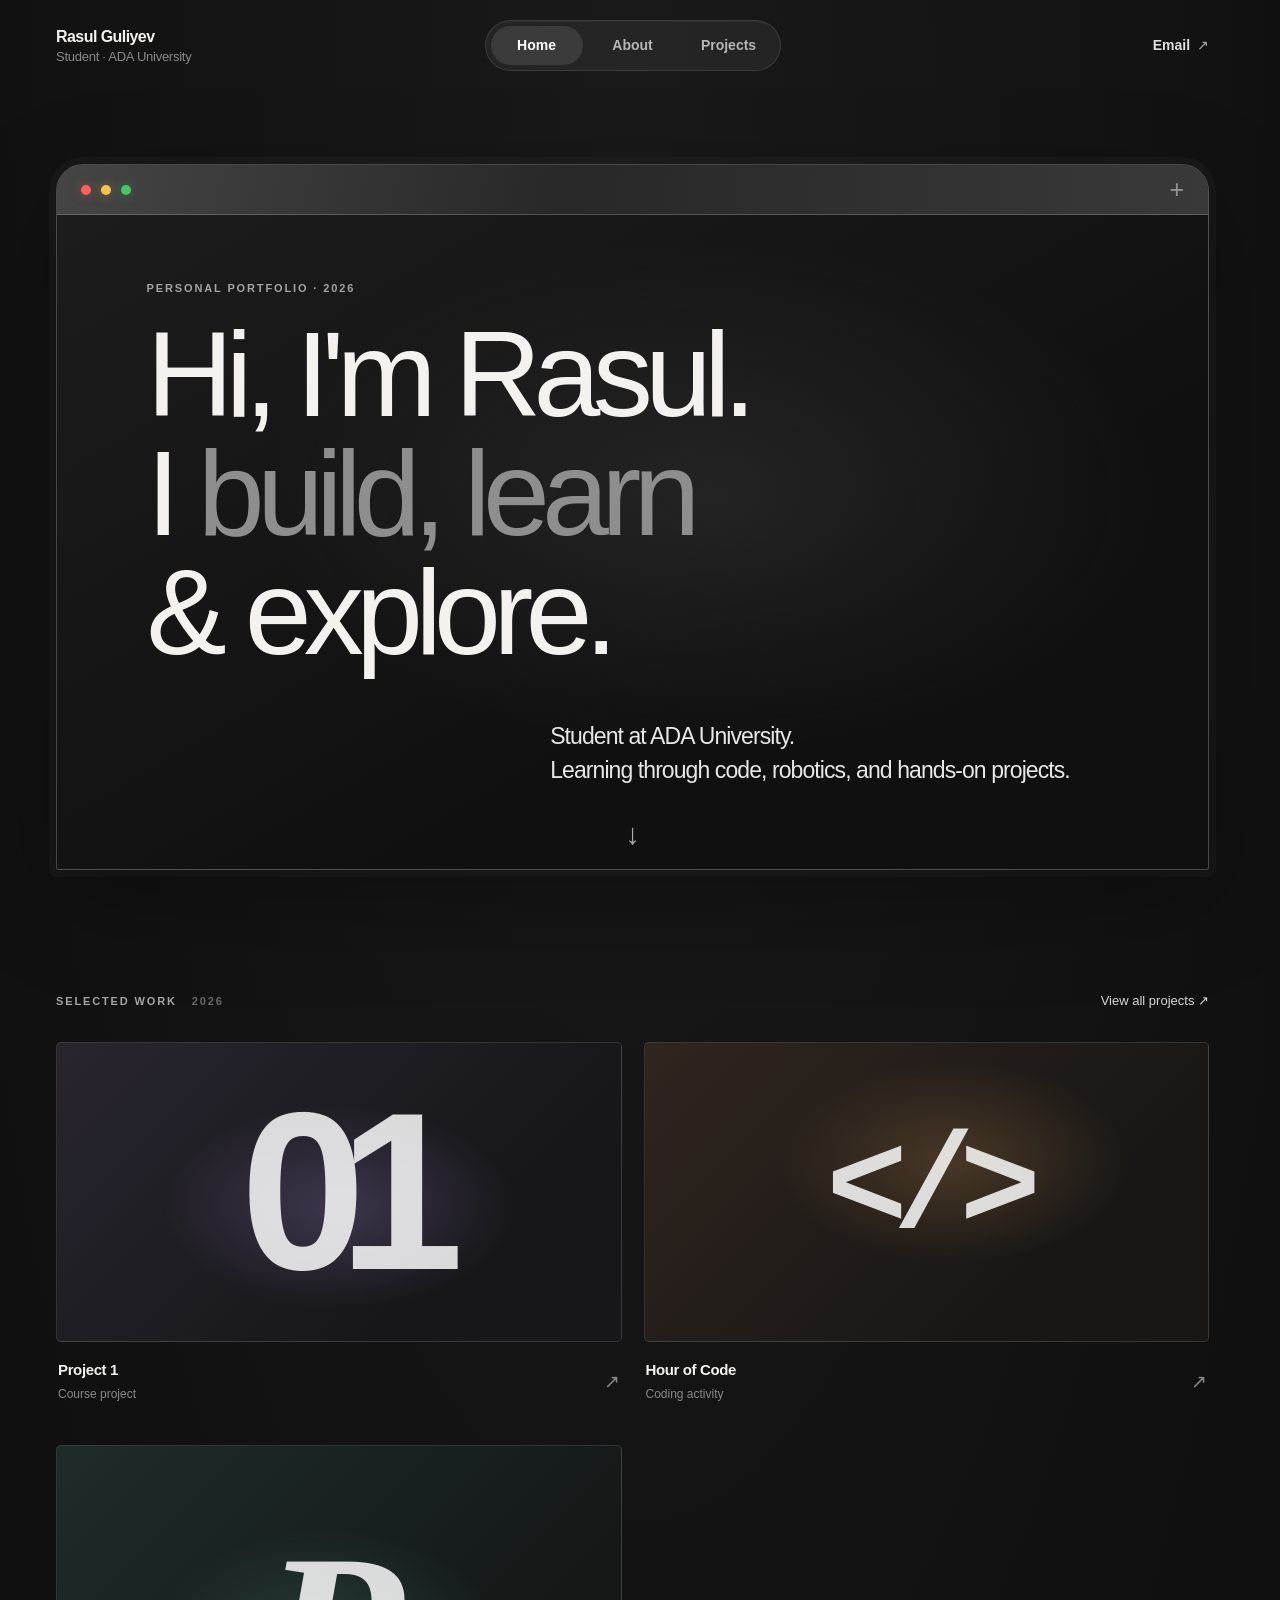
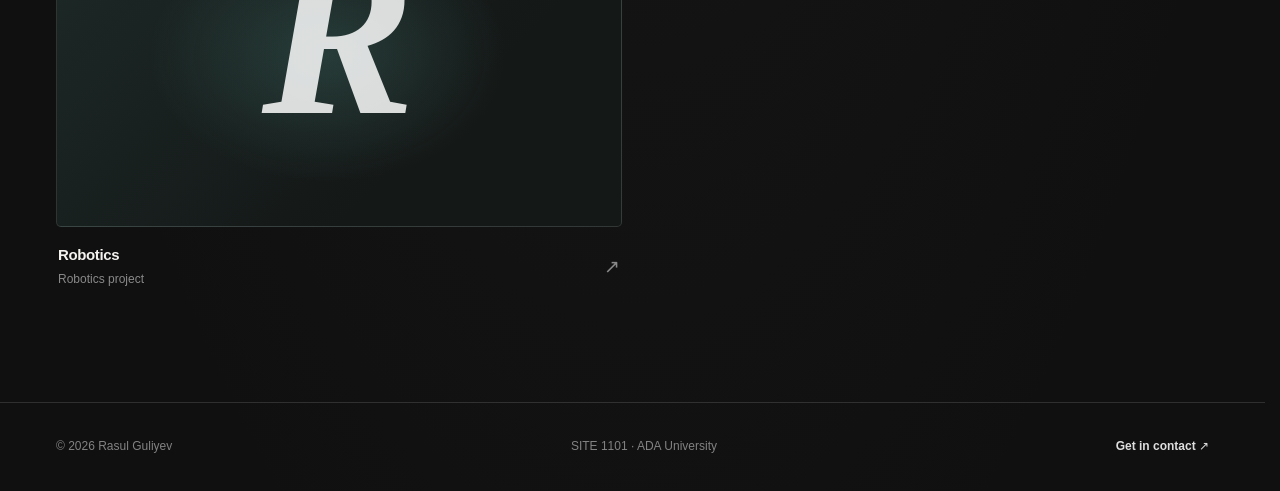
==== index.html @ 1887ef72 "first commit" ====
<!DOCTYPE html>
<html lang="en">
<head>
  <meta charset="UTF-8">
  <meta name="viewport" content="width=device-width, initial-scale=1.0">
  <title>Rasul Guliyev | Home</title>
  <link rel="stylesheet" href="style.css">
  <script src="script.js" defer></script>
</head>
<body class="home-page">

  <header class="site-header">
    <a class="brand" href="index.html">
      <span class="brand-name">Rasul Guliyev</span>
      <span class="brand-role">Student · ADA University</span>
    </a>
    <nav class="site-nav" aria-label="Main navigation">
      <span class="nav-pill" aria-hidden="true"></span>
      <a class="nav-link active" href="index.html#intro" aria-current="page">Home</a>
      <a class="nav-link" href="about.html#about-intro">About</a>
      <a class="nav-link" href="projects.html#projects-intro">Projects</a>
    </nav>
    <div class="header-links">
      <a class="github-link" href="https://github.com/Raasull/rguliyev" aria-label="GitHub repository" target="_blank" rel="noopener noreferrer">
        <img src="images/github.png" alt="">
      </a>
      <a class="email-link" href="mailto:guliyevrasul77@gmail.com">Email <span aria-hidden="true">↗</span></a>
    </div>
  </header>

  <main class="page-shell home-shell">
    <section id="intro" class="hero-window" data-reveal>
      <div class="window-bar" aria-hidden="true">
        <span class="window-dot dot-red"></span>
        <span class="window-dot dot-yellow"></span>
        <span class="window-dot dot-green"></span>
        <span class="window-mark">+</span>
      </div>
      <div class="hero-content">
        <div class="hero-title-wrap">
          <p class="eyebrow">Personal portfolio · 2026</p>
          <h1>Hi, I'm Rasul.<br>I <span>build, learn</span><br>&amp; explore.</h1>
        </div>
        <p class="hero-summary">Student at ADA University.<br>Learning through code, robotics, and hands-on projects.</p>
      </div>
      <a class="scroll-cue" href="#work" aria-label="Scroll to selected work">↓</a>
    </section>

    <section id="work" class="work-section" data-reveal>
      <div class="section-heading">
        <p class="eyebrow">Selected work <span>2026</span></p>
        <a class="text-link" href="projects.html">View all projects <span aria-hidden="true">↗</span></a>
      </div>
      <div class="work-list">
        <a class="work-card work-one" href="projects.html#project-one" data-reveal>
          <span class="work-image" aria-hidden="true"><span class="work-art art-one">01</span></span>
          <span class="work-caption"><span><strong>Project 1</strong><small>Course project</small></span><span class="work-arrow" aria-hidden="true">↗</span></span>
        </a>
        <a class="work-card work-two" href="projects.html#hour-of-code" data-reveal>
          <span class="work-image" aria-hidden="true"><span class="work-art art-two">&lt;/&gt;</span></span>
          <span class="work-caption"><span><strong>Hour of Code</strong><small>Coding activity</small></span><span class="work-arrow" aria-hidden="true">↗</span></span>
        </a>
        <a class="work-card work-three" href="projects.html#robotics" data-reveal>
          <span class="work-image" aria-hidden="true"><span class="work-art art-three">R</span></span>
          <span class="work-caption"><span><strong>Robotics</strong><small>Robotics project</small></span><span class="work-arrow" aria-hidden="true">↗</span></span>
        </a>
      </div>
    </section>
  </main>

  <footer class="site-footer">
    <div class="footer-inner">
      <span>&copy; 2026 Rasul Guliyev</span>
      <span>SITE 1101 · ADA University</span>
      <a class="contact-link" href="mailto:guliyevrasul77@gmail.com">Get in contact ↗</a>
    </div>
  </footer>

</body>
</html>
---- style.css ----
:root {
  color-scheme: dark;
  --background: #101010;
  --surface: #151515;
  --surface-raised: #1b1b1b;
  --text: #f3f2ef;
  --muted: #898989;
  --line: rgba(255, 255, 255, 0.13);
  --accent: #c8a9ff;
  --page-width: 1440px;
}

* {
  box-sizing: border-box;
}

html {
  scroll-behavior: smooth;
  scroll-padding-top: 92px;
}

html,
body {
  scrollbar-gutter: stable;
}

html {
  overflow-x: hidden;
}

body {
  overflow-x: clip;
  min-width: 320px;
  margin: 0;
  background:
    radial-gradient(ellipse at 50% 5%, rgba(87, 87, 87, 0.13), transparent 46rem),
    var(--background);
  color: var(--text);
  font-family: Arial, Helvetica, sans-serif;
  font-size: 15px;
  line-height: 1.65;
  -webkit-font-smoothing: antialiased;
}

a,
button,
.nav-link {
  outline: none;
  -webkit-tap-highlight-color: transparent;
}

a {
  color: inherit;
}

.site-header {
  position: sticky;
  top: 0;
  z-index: 20;
  width: 100%;
  min-height: 92px;
  display: grid;
  grid-template-columns: 1fr auto 1fr;
  align-items: center;
  gap: 32px;
  padding-inline: max(56px, calc((100% - var(--page-width)) / 2));
  border-bottom: 1px solid transparent;
  background: transparent;
  backdrop-filter: blur(0);
  transition: background-color 240ms ease, border-color 240ms ease, box-shadow 240ms ease, backdrop-filter 240ms ease;
}

.site-header.is-scrolled {
  border-bottom-color: var(--line);
  background: rgba(16, 16, 16, 0.82);
  backdrop-filter: blur(16px);
  box-shadow: 0 8px 24px rgba(0, 0, 0, 0.12);
}

.brand {
  width: fit-content;
  display: grid;
  color: var(--text);
  line-height: 1.35;
  text-decoration: none;
}

.brand-name {
  font-size: 16px;
  font-weight: 650;
  letter-spacing: -0.035em;
}

.brand-role {
  color: var(--muted);
  font-size: 13px;
  letter-spacing: -0.02em;
}

.site-nav {
  position: relative;
  display: flex;
  align-items: center;
  gap: 4px;
  padding: 5px;
  border: 1px solid rgba(255, 255, 255, 0.1);
  border-radius: 999px;
  background: rgba(255, 255, 255, 0.055);
  box-shadow: inset 0 1px 0 rgba(255, 255, 255, 0.045);
}

.nav-pill {
  position: absolute;
  z-index: 1;
  top: 5px;
  left: 0;
  bottom: 5px;
  width: 0;
  border-radius: 999px;
  background: rgba(255, 255, 255, 0.1);
  opacity: 0;
  pointer-events: none;
  transform: translateX(0);
  transition: transform 0.3s ease, width 0.3s ease, opacity 0.2s ease;
}

.site-nav.is-ready .nav-pill {
  opacity: 1;
}

.site-nav .nav-link {
  position: relative;
  z-index: 2;
  min-width: 92px;
  padding: 8px 18px;
  border-radius: 999px;
  outline: none;
  background: transparent;
  color: #b6b6b6;
  font-size: 14px;
  font-weight: 600;
  text-align: center;
  text-decoration: none;
  transition: color 0.3s ease;
}

.site-nav .nav-link::after {
  position: absolute;
  right: 50%;
  bottom: 5px;
  left: 50%;
  height: 1px;
  background: var(--accent);
  content: "";
  opacity: 0;
  transform: translateX(-50%) scaleX(0);
  transform-origin: center;
  transition: opacity 180ms ease, transform 180ms ease;
}

.site-nav .nav-link:hover,
.site-nav .nav-link:focus,
.site-nav .nav-link.active,
.site-nav .nav-link[aria-current="page"] {
  color: #fff;
}

.site-nav .nav-link:hover::after,
.site-nav .nav-link:focus-visible::after,
.site-nav .nav-link.active::after,
.site-nav .nav-link[aria-current="page"]::after {
  opacity: 1;
  transform: translateX(-50%) scaleX(1);
}

.header-links {
  display: flex;
  align-items: center;
  justify-content: flex-end;
  gap: 16px;
}

.header-links a,
.footer-inner a {
  position: relative;
  color: #dedede;
  font-size: 14px;
  font-weight: 550;
  text-decoration: none;
  transition: color 0.3s ease;
}

.header-links a:hover,
.footer-inner a:hover {
  color: #fff;
}

.header-links .email-link::after,
.footer-inner .contact-link::after {
  position: absolute;
  right: 0;
  bottom: -3px;
  left: 0;
  height: 1px;
  background: currentColor;
  content: "";
  transform: scaleX(0);
  transform-origin: left;
  transition: transform 0.3s ease;
}

.header-links .email-link:hover::after,
.footer-inner .contact-link:hover::after {
  transform: scaleX(1);
}

.header-links a span {
  display: inline-block;
  margin-left: 3px;
  color: #aaa;
}

.header-links .github-link {
  width: 24px;
  height: 24px;
  flex: 0 0 24px;
  display: flex;
  align-items: center;
  justify-content: center;
  border: 0;
  border-radius: 0;
  outline: none;
  background: transparent;
  box-shadow: none;
  color: #dedede;
  padding: 0;
}

.github-link img {
  display: block;
  width: 24px;
  height: auto;
  object-fit: contain;
  filter: brightness(0) invert(1);
  opacity: 0.78;
  transition: opacity 0.3s ease;
}

.github-link:hover img {
  opacity: 1;
}

.page-shell {
  width: min(var(--page-width), calc(100% - 112px));
  margin: 0 auto;
}

.home-shell {
  padding-top: 72px;
}

.hero-window {
  position: relative;
  min-height: min(670px, calc(100vh - 190px));
  overflow: hidden;
  border: 1px solid rgba(255, 255, 255, 0.23);
  border-radius: 27px 27px 3px 3px;
  background:
    radial-gradient(ellipse at 57% 47%, rgba(80, 80, 80, 0.27), transparent 48%),
    linear-gradient(150deg, #1d1d1d, #101010 66%);
  box-shadow:
    0 0 0 7px rgba(255, 255, 255, 0.025),
    0 30px 100px rgba(0, 0, 0, 0.3),
    inset 0 1px 0 rgba(255, 255, 255, 0.08);
}

.window-bar {
  height: 50px;
  display: flex;
  align-items: center;
  gap: 10px;
  padding: 0 24px;
  border-bottom: 1px solid rgba(255, 255, 255, 0.2);
  background: linear-gradient(100deg, #454545, #282828 44%, #393939);
}

.window-dot {
  width: 10px;
  height: 10px;
  border-radius: 50%;
  box-shadow: 0 0 12px currentColor;
}

.dot-red {
  background: #fa625b;
  color: rgba(250, 98, 91, 0.4);
}

.dot-yellow {
  background: #f5c34e;
  color: rgba(245, 195, 78, 0.4);
}

.dot-green {
  background: #48c567;
  color: rgba(72, 197, 103, 0.4);
}

.window-mark {
  margin-left: auto;
  color: rgba(255, 255, 255, 0.47);
  font-size: 25px;
  font-weight: 200;
  line-height: 1;
}

.hero-content {
  min-height: 530px;
  display: flex;
  flex-direction: column;
  justify-content: center;
  padding: 64px clamp(36px, 7vw, 92px) 82px;
}

.eyebrow {
  margin: 0 0 18px;
  color: #a4a4a4;
  font-size: 11px;
  font-weight: 650;
  letter-spacing: 0.17em;
  text-transform: uppercase;
}

.hero-title-wrap {
  max-width: 1040px;
}

h1,
h2,
p {
  margin-top: 0;
}

h1,
h2 {
  letter-spacing: -0.065em;
}

.hero-content h1 {
  margin-bottom: 48px;
  font-size: clamp(58px, 9.4vw, 132px);
  font-weight: 500;
  line-height: 0.99;
}

.hero-content h1 span,
.muted-title {
  color: #8e8e8e;
}

.hero-summary {
  align-self: flex-end;
  margin: 0 5% 0 0;
  color: #e7e7e7;
  font-size: clamp(16px, 2vw, 23px);
  font-weight: 520;
  letter-spacing: -0.04em;
  line-height: 1.45;
}

.scroll-cue {
  position: absolute;
  bottom: 20px;
  left: 50%;
  color: #aaa;
  font-size: 29px;
  line-height: 1;
  text-decoration: none;
  transform: translateX(-50%);
  transition: color 160ms ease, transform 160ms ease;
}

.scroll-cue:hover {
  color: #fff;
  transform: translate(-50%, 3px);
}

.work-section {
  padding: 120px 0 112px;
}

.section-heading {
  display: flex;
  align-items: baseline;
  justify-content: space-between;
  gap: 20px;
  margin-bottom: 30px;
}

.section-heading .eyebrow {
  margin: 0;
}

.section-heading .eyebrow span {
  margin-left: 10px;
  color: #686868;
}

.text-link {
  color: #d7d7d7;
  font-size: 13px;
  text-decoration: none;
  transition: color 180ms ease, transform 180ms ease;
}

.text-link:hover {
  color: var(--accent);
  transform: translateY(-1px);
}

.work-list {
  display: grid;
  grid-template-columns: repeat(2, minmax(0, 1fr));
  gap: 40px 22px;
}

.work-card {
  min-width: 0;
  color: var(--text);
  text-decoration: none;
  transition: transform 240ms cubic-bezier(0.2, 0.7, 0.2, 1);
}

.work-card:hover,
.work-card:focus-visible {
  transform: translate3d(0, -4px, 0);
}

.work-image {
  min-height: 300px;
  display: grid;
  overflow: hidden;
  place-items: center;
  border: 1px solid rgba(255, 255, 255, 0.12);
  border-radius: 5px;
  transition: border-color 220ms ease;
}

.work-card:hover .work-image,
.work-card:focus-visible .work-image {
  border-color: rgba(255, 255, 255, 0.34);
}

.work-one .work-image {
  background:
    radial-gradient(ellipse at 50% 55%, rgba(198, 161, 255, 0.2), transparent 44%),
    linear-gradient(135deg, #28252f, #17171a 70%);
}

.work-two .work-image {
  background:
    radial-gradient(ellipse at 55% 40%, rgba(255, 182, 105, 0.18), transparent 40%),
    linear-gradient(135deg, #30251f, #191715 70%);
}

.work-three .work-image {
  background:
    radial-gradient(ellipse at 48% 55%, rgba(112, 201, 188, 0.18), transparent 43%),
    linear-gradient(135deg, #1e2c2a, #141817 70%);
}

.work-art {
  color: rgba(255, 255, 255, 0.84);
  font-weight: 700;
  transition: transform 300ms ease;
}

.work-card:hover .work-art,
.work-card:focus-visible .work-art {
  transform: scale(1.05);
}

.art-one {
  font-size: clamp(100px, 18vw, 225px);
  letter-spacing: -0.12em;
  line-height: 1;
}

.art-two {
  font-family: "Courier New", monospace;
  font-size: clamp(68px, 11vw, 136px);
  letter-spacing: -0.11em;
}

.art-three {
  font-family: Georgia, "Times New Roman", serif;
  font-size: clamp(110px, 19vw, 230px);
  font-style: italic;
}

.work-caption {
  display: flex;
  align-items: center;
  justify-content: space-between;
  gap: 16px;
  padding: 16px 2px 0;
}

.work-caption > span:first-child {
  display: grid;
  gap: 3px;
}

.work-caption strong {
  font-size: 15px;
  font-weight: 550;
  letter-spacing: -0.025em;
}

.work-caption small {
  color: var(--muted);
  font-size: 12px;
}

.work-arrow {
  color: #888;
  font-size: 19px;
  transition: color 160ms ease, transform 160ms ease;
}

.work-card:hover .work-arrow,
.work-card:focus-visible .work-arrow {
  color: #fff;
  transform: translate(2px, -2px);
}

.site-footer {
  border-top: 1px solid var(--line);
}

.footer-inner {
  width: min(var(--page-width), calc(100% - 112px));
  min-height: 88px;
  display: flex;
  align-items: center;
  justify-content: space-between;
  gap: 20px;
  margin: 0 auto;
  color: #828282;
  font-size: 12px;
}

.footer-inner a {
  font-size: 12px;
}

.projects-shell,
.info-shell {
  padding-top: clamp(80px, 12vh, 150px);
  padding-bottom: 125px;
}

.page-heading {
  max-width: 950px;
  margin-bottom: 88px;
}

.page-heading h1 {
  margin: 0 0 22px;
  font-size: clamp(64px, 10vw, 132px);
  font-weight: 500;
  line-height: 0.98;
}

.page-heading > p:last-child {
  max-width: 540px;
  margin: 0;
  color: #aaa;
  font-size: 17px;
}

.project-list {
  display: grid;
  gap: 0;
}

.project-row {
  display: grid;
  grid-template-columns: minmax(0, 1.1fr) minmax(280px, 0.9fr);
  align-items: center;
  gap: clamp(40px, 8vw, 120px);
  padding: 34px 0;
  border-top: 1px solid var(--line);
  scroll-margin-top: 30px;
}

.project-row:last-child {
  border-bottom: 1px solid var(--line);
}

.project-visual {
  position: relative;
  min-height: clamp(250px, 37vw, 430px);
  display: flex;
  align-items: center;
  justify-content: center;
  overflow: hidden;
  border: 1px solid rgba(255, 255, 255, 0.11);
  transition: transform 240ms ease, border-color 240ms ease, box-shadow 240ms ease;
}

.project-row:hover .project-visual {
  transform: translate3d(0, -3px, 0);
  border-color: rgba(255, 255, 255, 0.24);
  box-shadow: 0 16px 40px rgba(0, 0, 0, 0.18);
}

.visual-one {
  background:
    radial-gradient(ellipse at 50% 45%, rgba(180, 145, 255, 0.24), transparent 44%),
    linear-gradient(145deg, #29262f, #171719 70%);
}

.visual-two {
  background:
    radial-gradient(ellipse at 54% 40%, rgba(255, 170, 91, 0.2), transparent 43%),
    linear-gradient(145deg, #30251f, #171615 70%);
}

.visual-three {
  background:
    radial-gradient(ellipse at 52% 46%, rgba(108, 200, 185, 0.2), transparent 43%),
    linear-gradient(145deg, #1f2c29, #151817 70%);
}

.visual-label,
.visual-caption {
  position: absolute;
  left: 20px;
  color: rgba(255, 255, 255, 0.58);
  font-size: 10px;
  letter-spacing: 0.14em;
  text-transform: uppercase;
}

.visual-label {
  top: 18px;
}

.visual-caption {
  bottom: 16px;
  font-size: 9px;
  letter-spacing: 0.09em;
}

.visual-mark {
  color: rgba(255, 255, 255, 0.83);
  font-size: clamp(110px, 17vw, 220px);
  font-weight: 650;
  letter-spacing: -0.12em;
  line-height: 1;
}

.code-mark {
  font-family: "Courier New", monospace;
  font-size: clamp(72px, 11vw, 145px);
  letter-spacing: -0.12em;
}

.robot-mark {
  font-family: Georgia, "Times New Roman", serif;
  font-size: clamp(130px, 20vw, 245px);
  font-style: italic;
}

.project-copy .eyebrow {
  margin-bottom: 19px;
}

.project-copy h2 {
  margin: 0 0 17px;
  font-size: clamp(32px, 4vw, 52px);
  font-weight: 500;
  line-height: 1.08;
}

.project-copy > p:not(.eyebrow) {
  min-height: 48px;
  margin: 0;
  color: #a4a4a4;
  font-size: 15px;
}

.project-meta {
  display: inline-block;
  margin-top: 24px;
  color: #737373;
  font-size: 10px;
  font-weight: 600;
  letter-spacing: 0.12em;
}

.info-shell {
  max-width: 1020px;
}

.info-shell .page-heading {
  margin-bottom: 88px;
}

.info-shell .page-heading h1 {
  font-size: clamp(80px, 12vw, 150px);
}

.heading-period {
  color: var(--accent);
}

.info-shell .page-heading .info-intro {
  max-width: 600px;
  min-height: 28px;
  color: #aaa;
  font-size: 18px;
}

.info-layout {
  display: grid;
  grid-template-columns: minmax(130px, 0.45fr) minmax(0, 1.55fr);
  border-top: 1px solid var(--line);
}

.info-label,
.info-copy {
  padding: 29px 0;
  border-bottom: 1px solid var(--line);
}

.info-label .eyebrow {
  margin: 4px 0 0;
  color: #818181;
  font-size: 10px;
}

.info-copy h2 {
  margin: 0 0 12px;
  font-size: clamp(21px, 3vw, 29px);
  font-weight: 500;
  letter-spacing: -0.045em;
}

.info-copy > p {
  min-height: 26px;
  margin: 0;
  color: #9a9a9a;
  font-size: 14px;
}

.skill-list {
  display: flex;
  flex-wrap: wrap;
  gap: 9px;
  margin: 16px 0 0;
  padding: 0;
  list-style: none;
}

.skill-list li {
  padding: 5px 11px;
  border: 1px solid rgba(255, 255, 255, 0.15);
  border-radius: 999px;
  color: #aaa;
  font-size: 12px;
}

.curiosity-quest {
  margin-top: 104px;
  padding: clamp(24px, 5vw, 48px);
  border: 1px solid var(--line);
  border-radius: 6px;
  background: linear-gradient(145deg, rgba(255, 255, 255, 0.035), transparent 70%);
}

.quest-heading {
  max-width: 590px;
}

.quest-heading h2 {
  margin: 0 0 12px;
  font-size: clamp(27px, 4vw, 40px);
  font-weight: 500;
  line-height: 1.12;
}

.quest-heading > p:last-child {
  margin: 0;
  color: #9a9a9a;
  font-size: 14px;
}

.quest-progress {
  display: grid;
  grid-template-columns: 1fr minmax(100px, 180px);
  align-items: center;
  gap: 20px;
  margin: 30px 0 12px;
}

.quest-progress p {
  margin: 0;
  color: #aaa;
  font-size: 12px;
}

.quest-progress progress {
  width: 100%;
  height: 4px;
  overflow: hidden;
  border: 0;
  border-radius: 999px;
  background: rgba(255, 255, 255, 0.12);
  accent-color: var(--accent);
}

.quest-progress progress::-webkit-progress-bar {
  border-radius: 999px;
  background: rgba(255, 255, 255, 0.12);
}

.quest-progress progress::-webkit-progress-value {
  border-radius: 999px;
  background: var(--accent);
  transition: width 240ms ease;
}

.quest-progress progress::-moz-progress-bar {
  border-radius: 999px;
  background: var(--accent);
}

.quest-item {
  border-top: 1px solid var(--line);
}

.quest-item:last-child {
  border-bottom: 1px solid var(--line);
}

.quest-item summary {
  display: grid;
  grid-template-columns: 42px 1fr 24px;
  align-items: center;
  gap: 10px;
  padding: 16px 0;
  color: #dedede;
  cursor: pointer;
  font-size: 14px;
  font-weight: 550;
  list-style: none;
  transition: color 180ms ease, transform 180ms ease;
}

.quest-item summary:hover {
  color: #fff;
  transform: translate3d(2px, 0, 0);
}

.quest-item summary::-webkit-details-marker {
  display: none;
}

.quest-item summary:focus-visible {
  outline: 2px solid var(--accent);
  outline-offset: 4px;
}

.quest-index {
  color: #777;
  font-size: 11px;
  font-variant-numeric: tabular-nums;
}

.quest-toggle {
  color: var(--accent);
  font-size: 18px;
  text-align: right;
}

.quest-toggle::before {
  content: "+";
}

.quest-item[open] .quest-toggle::before {
  content: "−";
}

.quest-item > p {
  max-width: 560px;
  margin: -3px 42px 17px;
  color: #999;
  font-size: 13px;
}

.quest-complete {
  margin: 18px 0 0;
  color: var(--accent);
  font-size: 13px;
}

[data-reveal] {
  opacity: 1;
  transform: none;
}

.reveal-ready [data-reveal]:not(.is-visible) {
  opacity: 0;
  transform: translateY(-20px);
}

.reveal-ready [data-reveal] {
  transition:
    opacity 0.8s cubic-bezier(0.25, 0.46, 0.45, 0.94) var(--reveal-delay, 0ms),
    transform 0.8s cubic-bezier(0.25, 0.46, 0.45, 0.94) var(--reveal-delay, 0ms);
}

.reveal-ready [data-reveal].is-visible {
  opacity: 1;
  transform: translateY(0);
}

@media (min-width: 1600px) {
  .hero-content h1 {
    font-size: 138px;
  }
}

@media (max-width: 760px) {
  html {
    scroll-padding-top: 130px;
  }

  .page-shell,
  .footer-inner {
    width: calc(100% - 48px);
  }

  .site-header {
    grid-template-columns: 1fr auto;
    gap: 18px;
    padding: 18px 24px;
  }

  .site-nav {
    grid-column: 2;
    grid-row: 1;
  }

  .header-links {
    grid-column: 1 / -1;
    justify-content: flex-start;
    gap: 20px;
  }

  .home-shell {
    padding-top: 34px;
  }

  .hero-window {
    min-height: 570px;
  }

  .hero-content {
    min-height: 510px;
    padding: 48px 36px 68px;
  }

  .hero-content h1 {
    font-size: clamp(58px, 11vw, 86px);
  }

  .work-section {
    padding: 90px 0 80px;
  }

  .work-list {
    gap: 30px 16px;
  }

  .work-image {
    min-height: 230px;
  }

  .project-row {
    grid-template-columns: minmax(0, 1fr) minmax(220px, 0.85fr);
    gap: 32px;
  }

  .project-visual {
    min-height: 260px;
  }
}

@media (max-width: 540px) {
  html {
    scroll-padding-top: 180px;
  }

  .page-shell,
  .footer-inner {
    width: calc(100% - 36px);
  }

  .site-header {
    grid-template-columns: 1fr;
    gap: 15px;
    padding: 18px;
  }

  .brand {
    grid-row: 1;
  }

  .site-nav {
    grid-column: 1;
    grid-row: 2;
    justify-self: start;
  }

  .header-links {
    grid-column: 1;
    grid-row: 3;
    font-size: 13px;
  }

  .site-nav .nav-link {
    min-width: 76px;
    padding: 7px 12px;
  }

  .home-shell {
    padding-top: 28px;
  }

  .hero-window {
    min-height: 510px;
    border-radius: 19px 19px 3px 3px;
  }

  .window-bar {
    height: 42px;
    gap: 8px;
    padding: 0 16px;
  }

  .window-dot {
    width: 8px;
    height: 8px;
  }

  .hero-content {
    min-height: 450px;
    padding: 42px 22px 65px;
  }

  .hero-content h1 {
    margin-bottom: 40px;
    font-size: clamp(52px, 13vw, 70px);
  }

  .hero-summary {
    align-self: flex-start;
    margin: 0;
    font-size: 16px;
  }

  .work-section {
    padding: 76px 0 64px;
  }

  .section-heading {
    align-items: flex-start;
    flex-direction: column;
    gap: 11px;
  }

  .work-list {
    grid-template-columns: 1fr;
    gap: 27px;
  }

  .work-image {
    min-height: 255px;
  }

  .art-one {
    font-size: 190px;
  }

  .art-two {
    font-size: 112px;
  }

  .art-three {
    font-size: 195px;
  }

  .footer-inner {
    align-items: flex-start;
    flex-direction: column;
    justify-content: center;
    gap: 6px;
    padding: 22px 0;
  }

  .projects-shell,
  .info-shell {
    padding-top: 72px;
    padding-bottom: 76px;
  }

  .page-heading {
    margin-bottom: 58px;
  }

  .page-heading h1 {
    font-size: clamp(54px, 14vw, 76px);
  }

  .page-heading > p:last-child {
    font-size: 15px;
  }

  .project-row {
    grid-template-columns: 1fr;
    gap: 24px;
    padding: 25px 0;
  }

  .project-visual {
    min-height: 280px;
  }

  .visual-mark {
    font-size: 170px;
  }

  .code-mark {
    font-size: 105px;
  }

  .robot-mark {
    font-size: 190px;
  }

  .project-copy h2 {
    font-size: 38px;
  }

  .project-meta {
    margin-top: 18px;
  }

  .info-shell .page-heading {
    margin-bottom: 58px;
  }

  .info-shell .page-heading h1 {
    font-size: 88px;
  }

  .info-shell .page-heading .info-intro {
    font-size: 15px;
  }

  .info-layout {
    grid-template-columns: 1fr;
  }

  .info-label {
    padding: 25px 0 0;
    border-bottom: 0;
  }

  .info-copy {
    padding: 9px 0 26px;
  }

  .curiosity-quest {
    margin-top: 72px;
    padding: 24px 20px;
  }

  .quest-progress {
    grid-template-columns: 1fr;
    gap: 9px;
    margin-top: 24px;
  }

  .quest-item summary {
    grid-template-columns: 34px 1fr 20px;
  }

  .quest-item > p {
    margin-left: 34px;
  }
}

@media (prefers-reduced-motion: reduce) {
  html {
    scroll-behavior: auto;
  }

  *,
  *::before,
  *::after {
    transition-duration: 0.01ms !important;
  }
}
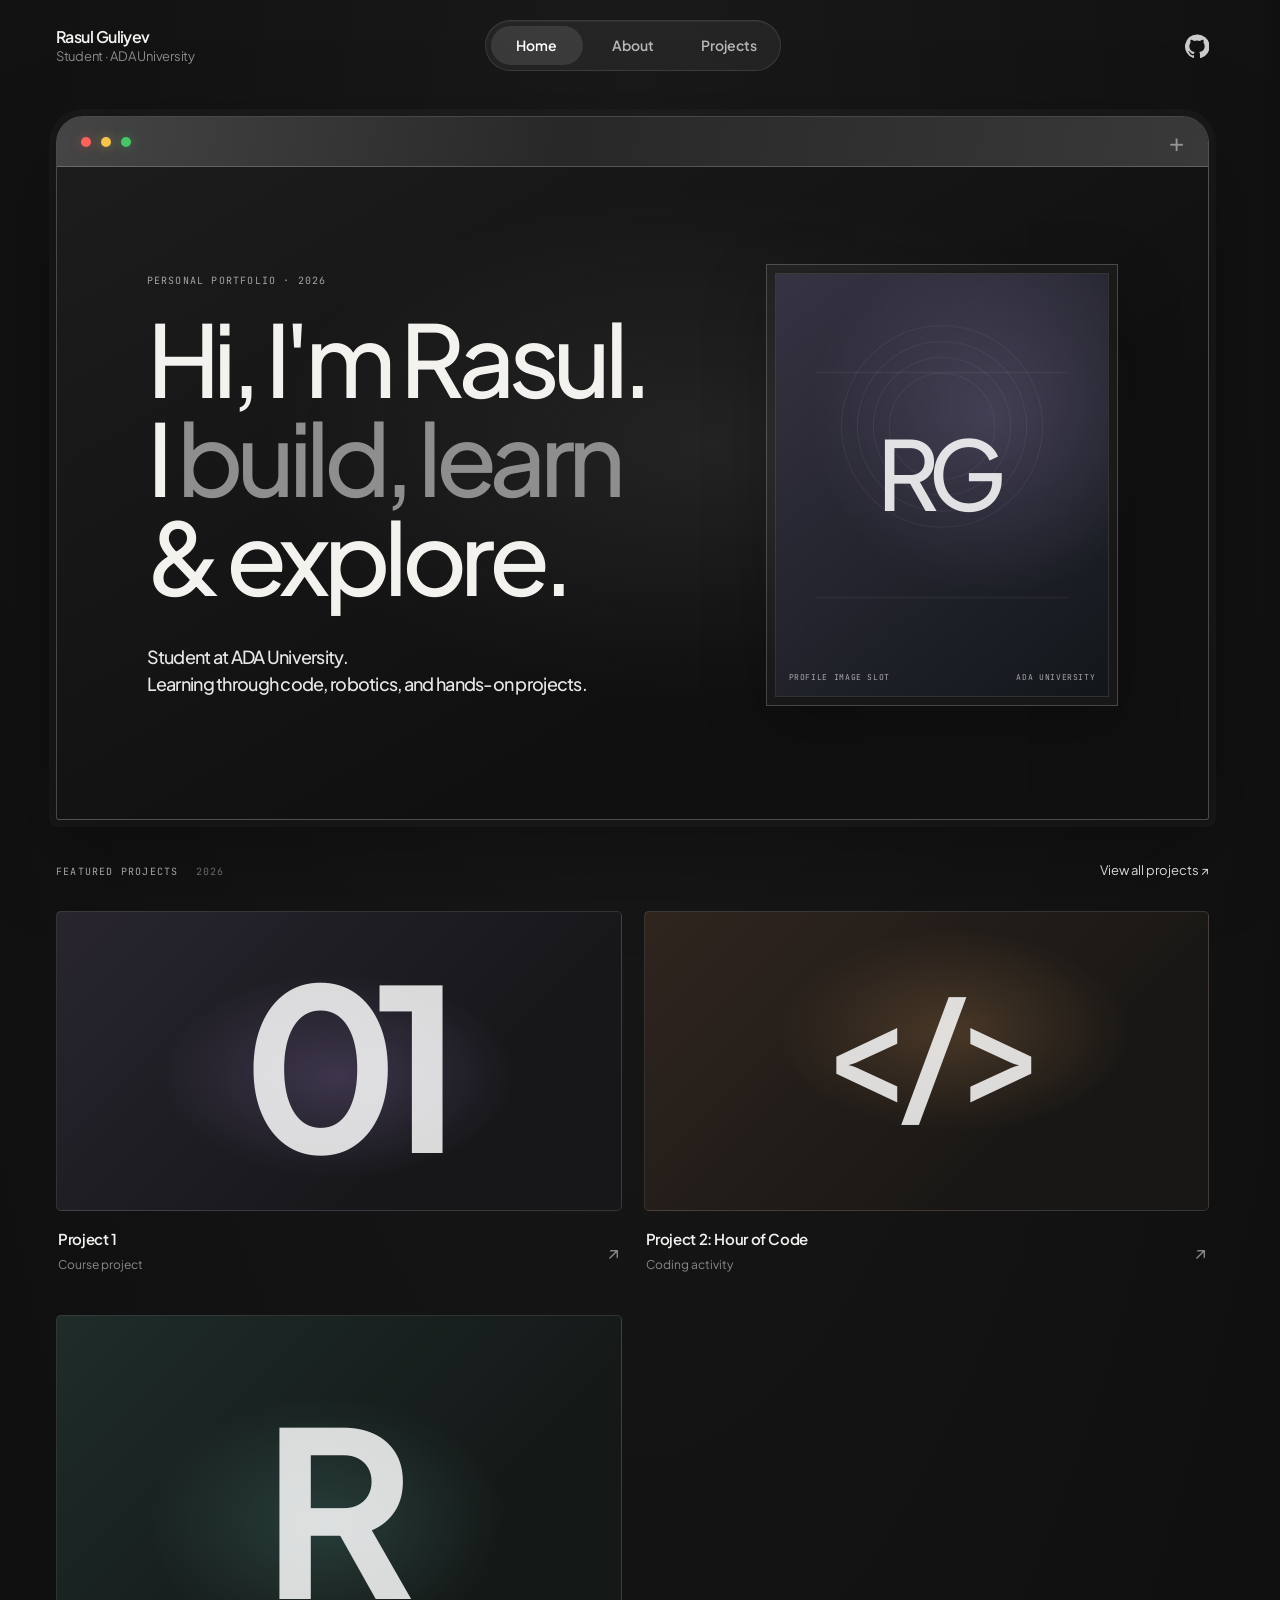
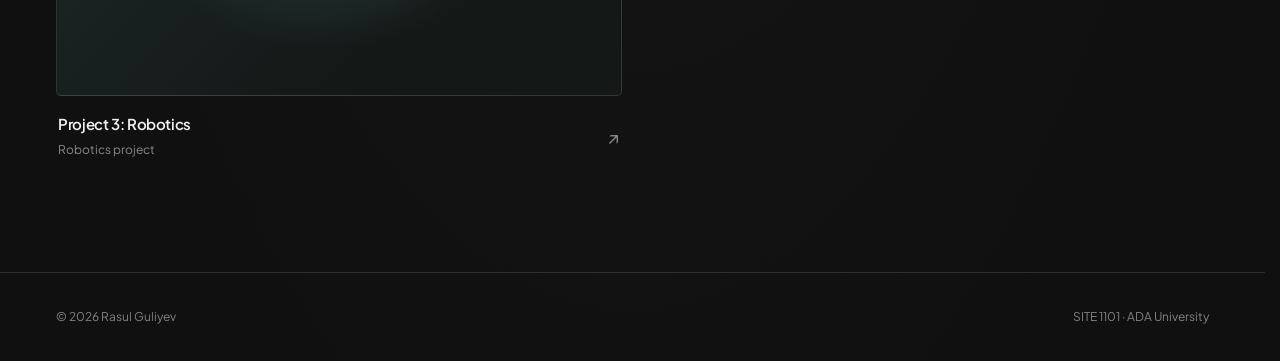
==== commit 4b95c592: "made sopme changes in style, fonts and etc." ====
--- a/index.html
+++ b/index.html
@@ -4,8 +4,11 @@
   <meta charset="UTF-8">
   <meta name="viewport" content="width=device-width, initial-scale=1.0">
   <title>Rasul Guliyev | Home</title>
-  <link rel="stylesheet" href="style.css">
-  <script src="script.js" defer></script>
+  <link rel="preconnect" href="https://fonts.googleapis.com">
+  <link rel="preconnect" href="https://fonts.gstatic.com" crossorigin>
+  <link href="https://fonts.googleapis.com/css2?family=JetBrains+Mono:wght@400;500&family=Plus+Jakarta+Sans:wght@400;500;600;700&display=swap" rel="stylesheet">
+  <link rel="stylesheet" href="css/style.css">
+  <script src="js/script.js" defer></script>
 </head>
 <body class="home-page">
 
@@ -22,9 +25,8 @@
     </nav>
     <div class="header-links">
       <a class="github-link" href="https://github.com/Raasull/rguliyev" aria-label="GitHub repository" target="_blank" rel="noopener noreferrer">
-        <img src="images/github.png" alt="">
+        <img src="assets/images/github.svg" alt="">
       </a>
-      <a class="email-link" href="mailto:guliyevrasul77@gmail.com">Email <span aria-hidden="true">↗</span></a>
     </div>
   </header>
 
@@ -37,32 +39,38 @@
         <span class="window-mark">+</span>
       </div>
       <div class="hero-content">
-        <div class="hero-title-wrap">
-          <p class="eyebrow">Personal portfolio · 2026</p>
-          <h1>Hi, I'm Rasul.<br>I <span>build, learn</span><br>&amp; explore.</h1>
+        <div class="hero-copy">
+          <div class="hero-title-wrap">
+            <p class="eyebrow">Personal portfolio · 2026</p>
+            <h1>Hi, I'm Rasul.<br>I <span>build, learn</span><br>&amp; explore.</h1>
+          </div>
+          <p class="hero-summary">Student at ADA University.<br>Learning through code, robotics, and hands-on projects.</p>
         </div>
-        <p class="hero-summary">Student at ADA University.<br>Learning through code, robotics, and hands-on projects.</p>
+        <figure class="profile-frame" data-reveal>
+          <img class="profile-photo" src="assets/images/profile.jpg" alt="Abstract placeholder artwork for a profile portrait" width="720" height="900">
+          <span class="profile-monogram" aria-hidden="true">RG</span>
+          <figcaption><span>PROFILE IMAGE SLOT</span><span>ADA UNIVERSITY</span></figcaption>
+        </figure>
       </div>
-      <a class="scroll-cue" href="#work" aria-label="Scroll to selected work">↓</a>
     </section>
 
-    <section id="work" class="work-section" data-reveal>
+    <section id="featured-projects" class="work-section" data-reveal>
       <div class="section-heading">
-        <p class="eyebrow">Selected work <span>2026</span></p>
+        <p class="eyebrow">Featured projects <span>2026</span></p>
         <a class="text-link" href="projects.html">View all projects <span aria-hidden="true">↗</span></a>
       </div>
       <div class="work-list">
-        <a class="work-card work-one" href="projects.html#project-one" data-reveal>
+        <a class="work-card work-one" href="project-1.html" data-reveal>
           <span class="work-image" aria-hidden="true"><span class="work-art art-one">01</span></span>
           <span class="work-caption"><span><strong>Project 1</strong><small>Course project</small></span><span class="work-arrow" aria-hidden="true">↗</span></span>
         </a>
-        <a class="work-card work-two" href="projects.html#hour-of-code" data-reveal>
+        <a class="work-card work-two" href="project-2.html" data-reveal>
           <span class="work-image" aria-hidden="true"><span class="work-art art-two">&lt;/&gt;</span></span>
-          <span class="work-caption"><span><strong>Hour of Code</strong><small>Coding activity</small></span><span class="work-arrow" aria-hidden="true">↗</span></span>
+          <span class="work-caption"><span><strong>Project 2: Hour of Code</strong><small>Coding activity</small></span><span class="work-arrow" aria-hidden="true">↗</span></span>
         </a>
-        <a class="work-card work-three" href="projects.html#robotics" data-reveal>
+        <a class="work-card work-three" href="project-3.html" data-reveal>
           <span class="work-image" aria-hidden="true"><span class="work-art art-three">R</span></span>
-          <span class="work-caption"><span><strong>Robotics</strong><small>Robotics project</small></span><span class="work-arrow" aria-hidden="true">↗</span></span>
+          <span class="work-caption"><span><strong>Project 3: Robotics</strong><small>Robotics project</small></span><span class="work-arrow" aria-hidden="true">↗</span></span>
         </a>
       </div>
     </section>
@@ -72,7 +80,6 @@
     <div class="footer-inner">
       <span>&copy; 2026 Rasul Guliyev</span>
       <span>SITE 1101 · ADA University</span>
-      <a class="contact-link" href="mailto:guliyevrasul77@gmail.com">Get in contact ↗</a>
     </div>
   </footer>
 
--- a/css/style.css
+++ b/css/style.css
@@ -0,0 +1,1404 @@
+:root {
+  color-scheme: dark;
+  --background: #101010;
+  --surface: #151515;
+  --surface-raised: #1b1b1b;
+  --text: #f3f2ef;
+  --muted: #898989;
+  --line: rgba(255, 255, 255, 0.13);
+  --accent: #c8a9ff;
+  --page-width: 1440px;
+}
+
+* {
+  box-sizing: border-box;
+}
+
+html {
+  scroll-behavior: smooth;
+  scroll-padding-top: 92px;
+}
+
+html,
+body {
+  scrollbar-gutter: stable;
+}
+
+html {
+  overflow-x: hidden;
+}
+
+body {
+  overflow-x: clip;
+  min-width: 320px;
+  margin: 0;
+  background:
+    radial-gradient(ellipse at 50% 5%, rgba(87, 87, 87, 0.13), transparent 46rem),
+    var(--background);
+  color: var(--text);
+  font-family: "Plus Jakarta Sans", sans-serif;
+  font-size: 14px;
+  line-height: 1.65;
+  -webkit-font-smoothing: antialiased;
+}
+
+a,
+button,
+.nav-link {
+  outline: none;
+  -webkit-tap-highlight-color: transparent;
+}
+
+a {
+  color: inherit;
+}
+
+.site-header {
+  position: sticky;
+  top: 0;
+  z-index: 20;
+  width: 100%;
+  min-height: 92px;
+  display: grid;
+  grid-template-columns: 1fr auto 1fr;
+  align-items: center;
+  gap: 32px;
+  padding-inline: max(56px, calc((100% - var(--page-width)) / 2));
+  border-bottom: 1px solid transparent;
+  background: transparent;
+  backdrop-filter: blur(0);
+  transition: background-color 240ms ease, border-color 240ms ease, box-shadow 240ms ease, backdrop-filter 240ms ease;
+}
+
+.site-header.is-scrolled {
+  border-bottom-color: var(--line);
+  background: rgba(16, 16, 16, 0.82);
+  backdrop-filter: blur(16px);
+  box-shadow: 0 8px 24px rgba(0, 0, 0, 0.12);
+}
+
+.brand {
+  width: fit-content;
+  display: grid;
+  color: var(--text);
+  line-height: 1.35;
+  text-decoration: none;
+}
+
+.brand-name {
+  font-size: 16px;
+  font-weight: 600;
+  letter-spacing: -0.035em;
+}
+
+.brand-role {
+  color: var(--muted);
+  font-size: 13px;
+  letter-spacing: -0.02em;
+}
+
+.site-nav {
+  position: relative;
+  display: flex;
+  align-items: center;
+  gap: 4px;
+  padding: 5px;
+  border: 1px solid rgba(255, 255, 255, 0.1);
+  border-radius: 999px;
+  background: rgba(255, 255, 255, 0.055);
+  box-shadow: inset 0 1px 0 rgba(255, 255, 255, 0.045);
+}
+
+.nav-pill {
+  position: absolute;
+  z-index: 1;
+  top: 5px;
+  left: 0;
+  bottom: 5px;
+  width: 0;
+  border-radius: 999px;
+  background: rgba(255, 255, 255, 0.1);
+  opacity: 0;
+  pointer-events: none;
+  transform: translateX(0);
+  transition: transform 0.3s ease, width 0.3s ease, opacity 0.2s ease;
+}
+
+.site-nav.is-ready .nav-pill {
+  opacity: 1;
+}
+
+.site-nav .nav-link {
+  position: relative;
+  z-index: 2;
+  min-width: 92px;
+  padding: 8px 18px;
+  border-radius: 999px;
+  outline: none;
+  background: transparent;
+  color: #b6b6b6;
+  font-size: 14px;
+  font-weight: 600;
+  text-align: center;
+  text-decoration: none;
+  transition: color 0.3s ease;
+}
+
+.site-nav .nav-link::after {
+  position: absolute;
+  right: 50%;
+  bottom: 5px;
+  left: 50%;
+  height: 1px;
+  background: var(--accent);
+  content: "";
+  opacity: 0;
+  transform: translateX(-50%) scaleX(0);
+  transform-origin: center;
+  transition: opacity 180ms ease, transform 180ms ease;
+}
+
+.site-nav .nav-link:hover,
+.site-nav .nav-link:focus,
+.site-nav .nav-link.active,
+.site-nav .nav-link[aria-current="page"] {
+  color: #fff;
+}
+
+.site-nav .nav-link:hover::after,
+.site-nav .nav-link:focus-visible::after,
+.site-nav .nav-link.active::after,
+.site-nav .nav-link[aria-current="page"]::after {
+  opacity: 1;
+  transform: translateX(-50%) scaleX(1);
+}
+
+.header-links {
+  display: flex;
+  align-items: center;
+  justify-content: flex-end;
+  gap: 16px;
+}
+
+.header-links a {
+  position: relative;
+  color: #dedede;
+  font-size: 14px;
+  font-weight: 500;
+  text-decoration: none;
+  transition: color 0.3s ease;
+}
+
+.header-links a:hover {
+  color: #fff;
+}
+
+.header-links .github-link {
+  width: 24px;
+  height: 24px;
+  flex: 0 0 24px;
+  display: flex;
+  align-items: center;
+  justify-content: center;
+  border: 0;
+  border-radius: 0;
+  outline: none;
+  background: transparent;
+  box-shadow: none;
+  color: #dedede;
+  padding: 0;
+}
+
+.github-link img {
+  display: block;
+  width: 24px;
+  height: 24px;
+  opacity: 0.78;
+  transition: opacity 0.3s ease;
+}
+
+.github-link:hover img {
+  opacity: 1;
+}
+
+.page-shell {
+  width: min(var(--page-width), calc(100% - 112px));
+  margin: 0 auto;
+}
+
+.home-shell {
+  padding-top: 24px;
+}
+
+.hero-window {
+  position: relative;
+  min-height: min(78vh, 760px);
+  overflow: hidden;
+  border: 1px solid rgba(255, 255, 255, 0.23);
+  border-radius: 27px 27px 3px 3px;
+  background:
+    radial-gradient(ellipse at 57% 47%, rgba(80, 80, 80, 0.27), transparent 48%),
+    linear-gradient(150deg, #1d1d1d, #101010 66%);
+  box-shadow:
+    0 0 0 7px rgba(255, 255, 255, 0.025),
+    0 30px 100px rgba(0, 0, 0, 0.3),
+    inset 0 1px 0 rgba(255, 255, 255, 0.08);
+}
+
+.window-bar {
+  height: 50px;
+  display: flex;
+  align-items: center;
+  gap: 10px;
+  padding: 0 24px;
+  border-bottom: 1px solid rgba(255, 255, 255, 0.2);
+  background: linear-gradient(100deg, #454545, #282828 44%, #393939);
+}
+
+.window-dot {
+  width: 10px;
+  height: 10px;
+  border-radius: 50%;
+  box-shadow: 0 0 12px currentColor;
+}
+
+.dot-red {
+  background: #fa625b;
+  color: rgba(250, 98, 91, 0.4);
+}
+
+.dot-yellow {
+  background: #f5c34e;
+  color: rgba(245, 195, 78, 0.4);
+}
+
+.dot-green {
+  background: #48c567;
+  color: rgba(72, 197, 103, 0.4);
+}
+
+.window-mark {
+  margin-left: auto;
+  color: rgba(255, 255, 255, 0.47);
+  font-size: 25px;
+  font-weight: 400;
+  line-height: 1;
+}
+
+.hero-content {
+  min-height: clamp(450px, calc(78vh - 50px), 700px);
+  display: grid;
+  grid-template-columns: minmax(0, 1.2fr) minmax(220px, 0.8fr);
+  align-items: center;
+  gap: clamp(36px, 7vw, 100px);
+  padding: 40px clamp(36px, 7vw, 92px) 56px;
+}
+
+.hero-copy {
+  max-width: 700px;
+}
+
+.eyebrow {
+  margin: 0 0 18px;
+  color: #a4a4a4;
+  font-family: "JetBrains Mono", monospace;
+  font-size: 10px;
+  font-weight: 400;
+  letter-spacing: 0.12em;
+  text-transform: uppercase;
+}
+
+.hero-title-wrap {
+  max-width: 1040px;
+}
+
+h1,
+h2,
+p {
+  margin-top: 0;
+}
+
+h1,
+h2 {
+  letter-spacing: -0.065em;
+}
+
+.hero-content h1 {
+  margin-bottom: 40px;
+  font-size: clamp(52px, 7.8vw, 108px);
+  font-weight: 500;
+  line-height: 0.99;
+}
+
+.hero-content h1 span,
+.muted-title {
+  color: #8e8e8e;
+}
+
+.hero-summary {
+  max-width: 460px;
+  margin: 30px 0 0;
+  color: #e7e7e7;
+  font-size: clamp(15px, 1.5vw, 18px);
+  font-weight: 500;
+  letter-spacing: -0.04em;
+  line-height: 1.45;
+}
+
+.profile-frame {
+  position: relative;
+  justify-self: end;
+  width: min(100%, 360px);
+  aspect-ratio: 4 / 5;
+  margin: 0;
+  padding: 8px;
+  overflow: hidden;
+  border: 1px solid rgba(255, 255, 255, 0.2);
+  background: rgba(255, 255, 255, 0.035);
+  box-shadow: 0 20px 60px rgba(0, 0, 0, 0.22);
+}
+
+.profile-photo {
+  display: block;
+  width: 100%;
+  height: 100%;
+  border: 1px solid rgba(255, 255, 255, 0.11);
+  object-fit: cover;
+}
+
+.profile-monogram {
+  position: absolute;
+  top: 50%;
+  left: 50%;
+  color: rgba(255, 255, 255, 0.86);
+  font-size: clamp(64px, 8vw, 96px);
+  font-weight: 500;
+  letter-spacing: -0.11em;
+  transform: translate(-55%, -58%);
+}
+
+.profile-frame figcaption {
+  position: absolute;
+  right: 22px;
+  bottom: 20px;
+  left: 22px;
+  display: flex;
+  justify-content: space-between;
+  gap: 12px;
+  color: rgba(255, 255, 255, 0.62);
+  font-family: "JetBrains Mono", monospace;
+  font-size: 8px;
+  letter-spacing: 0.08em;
+}
+
+.work-section {
+  padding: clamp(28px, 3.5vw, 40px) 0 112px;
+}
+
+.section-heading {
+  display: flex;
+  align-items: baseline;
+  justify-content: space-between;
+  gap: 20px;
+  margin-bottom: 30px;
+}
+
+.section-heading .eyebrow {
+  margin: 0;
+}
+
+.section-heading .eyebrow span {
+  margin-left: 10px;
+  color: #686868;
+}
+
+.text-link {
+  color: #d7d7d7;
+  font-size: 13px;
+  text-decoration: none;
+  transition: color 180ms ease, transform 180ms ease;
+}
+
+.text-link:hover {
+  color: var(--accent);
+  transform: translateY(-1px);
+}
+
+.work-list {
+  display: grid;
+  grid-template-columns: repeat(2, minmax(0, 1fr));
+  gap: 40px 22px;
+}
+
+.work-card {
+  min-width: 0;
+  cursor: pointer;
+  color: var(--text);
+  text-decoration: none;
+  transition: transform 240ms cubic-bezier(0.2, 0.7, 0.2, 1);
+}
+
+.work-card:hover,
+.work-card:focus-visible {
+  transform: translate3d(0, -4px, 0);
+}
+
+.work-card:focus-visible,
+.project-card:focus-visible {
+  outline: 2px solid var(--accent);
+  outline-offset: 5px;
+}
+
+.work-image {
+  min-height: 300px;
+  display: grid;
+  overflow: hidden;
+  place-items: center;
+  border: 1px solid rgba(255, 255, 255, 0.12);
+  border-radius: 5px;
+  transition: border-color 220ms ease;
+}
+
+.work-card:hover .work-image,
+.work-card:focus-visible .work-image {
+  border-color: rgba(255, 255, 255, 0.34);
+}
+
+.work-one .work-image {
+  background:
+    radial-gradient(ellipse at 50% 55%, rgba(198, 161, 255, 0.2), transparent 44%),
+    linear-gradient(135deg, #28252f, #17171a 70%);
+}
+
+.work-two .work-image {
+  background:
+    radial-gradient(ellipse at 55% 40%, rgba(255, 182, 105, 0.18), transparent 40%),
+    linear-gradient(135deg, #30251f, #191715 70%);
+}
+
+.work-three .work-image {
+  background:
+    radial-gradient(ellipse at 48% 55%, rgba(112, 201, 188, 0.18), transparent 43%),
+    linear-gradient(135deg, #1e2c2a, #141817 70%);
+}
+
+.work-art {
+  color: rgba(255, 255, 255, 0.84);
+  font-weight: 700;
+  transition: transform 300ms ease;
+}
+
+.work-card:hover .work-art,
+.work-card:focus-visible .work-art {
+  transform: scale(1.05);
+}
+
+.art-one {
+  font-size: clamp(100px, 18vw, 225px);
+  letter-spacing: -0.12em;
+  line-height: 1;
+}
+
+.art-two {
+  font-family: "JetBrains Mono", monospace;
+  font-size: clamp(68px, 11vw, 136px);
+  letter-spacing: -0.11em;
+}
+
+.art-three {
+  font-family: "Plus Jakarta Sans", sans-serif;
+  font-size: clamp(110px, 19vw, 230px);
+  font-weight: 700;
+}
+
+.work-caption {
+  display: flex;
+  align-items: center;
+  justify-content: space-between;
+  gap: 16px;
+  padding: 16px 2px 0;
+}
+
+.work-caption > span:first-child {
+  display: grid;
+  gap: 3px;
+}
+
+.work-caption strong {
+  font-size: 15px;
+  font-weight: 600;
+  letter-spacing: -0.025em;
+}
+
+.work-caption small {
+  color: var(--muted);
+  font-size: 12px;
+}
+
+.work-arrow {
+  color: #888;
+  font-size: 19px;
+  transition: color 160ms ease, transform 160ms ease;
+}
+
+.work-card:hover .work-arrow,
+.work-card:focus-visible .work-arrow {
+  color: #fff;
+  transform: translate(2px, -2px);
+}
+
+.site-footer {
+  border-top: 1px solid var(--line);
+}
+
+.footer-inner {
+  width: min(var(--page-width), calc(100% - 112px));
+  min-height: 88px;
+  display: flex;
+  align-items: center;
+  justify-content: space-between;
+  gap: 20px;
+  margin: 0 auto;
+  color: #828282;
+  font-size: 12px;
+}
+
+.projects-shell,
+.info-shell,
+.project-detail-shell {
+  padding-top: clamp(80px, 12vh, 150px);
+  padding-bottom: 125px;
+}
+
+.page-heading {
+  max-width: 950px;
+  margin-bottom: 88px;
+}
+
+.page-heading h1 {
+  margin: 0 0 22px;
+  font-size: clamp(56px, 9vw, 116px);
+  font-weight: 500;
+  line-height: 0.98;
+}
+
+.page-heading > p:last-child {
+  max-width: 540px;
+  margin: 0;
+  color: #aaa;
+  font-size: 15px;
+}
+
+.project-list {
+  display: grid;
+  gap: 0;
+}
+
+.project-row {
+  display: grid;
+  grid-template-columns: minmax(0, 1.1fr) minmax(280px, 0.9fr);
+  align-items: center;
+  gap: clamp(40px, 8vw, 120px);
+  padding: 34px 0;
+  border-top: 1px solid var(--line);
+  scroll-margin-top: 30px;
+}
+
+.project-card {
+  color: inherit;
+  cursor: pointer;
+  text-decoration: none;
+}
+
+.project-card:hover .project-copy h2,
+.project-card:focus-visible .project-copy h2 {
+  color: var(--accent);
+}
+
+.project-row:last-child {
+  border-bottom: 1px solid var(--line);
+}
+
+.project-visual {
+  position: relative;
+  min-height: clamp(250px, 37vw, 430px);
+  display: flex;
+  align-items: center;
+  justify-content: center;
+  overflow: hidden;
+  border: 1px solid rgba(255, 255, 255, 0.11);
+  transition: transform 240ms ease, border-color 240ms ease, box-shadow 240ms ease;
+}
+
+.project-row:hover .project-visual {
+  transform: translate3d(0, -3px, 0);
+  border-color: rgba(255, 255, 255, 0.24);
+  box-shadow: 0 16px 40px rgba(0, 0, 0, 0.18);
+}
+
+.visual-one {
+  background:
+    radial-gradient(ellipse at 50% 45%, rgba(180, 145, 255, 0.24), transparent 44%),
+    linear-gradient(145deg, #29262f, #171719 70%);
+}
+
+.visual-two {
+  background:
+    radial-gradient(ellipse at 54% 40%, rgba(255, 170, 91, 0.2), transparent 43%),
+    linear-gradient(145deg, #30251f, #171615 70%);
+}
+
+.visual-three {
+  background:
+    radial-gradient(ellipse at 52% 46%, rgba(108, 200, 185, 0.2), transparent 43%),
+    linear-gradient(145deg, #1f2c29, #151817 70%);
+}
+
+.visual-label,
+.visual-caption {
+  position: absolute;
+  left: 20px;
+  color: rgba(255, 255, 255, 0.58);
+  font-family: "JetBrains Mono", monospace;
+  font-size: 9px;
+  letter-spacing: 0.1em;
+  text-transform: uppercase;
+}
+
+.visual-label {
+  top: 18px;
+}
+
+.visual-caption {
+  bottom: 16px;
+  font-size: 8px;
+  letter-spacing: 0.09em;
+}
+
+.visual-mark {
+  color: rgba(255, 255, 255, 0.83);
+  font-size: clamp(110px, 17vw, 220px);
+  font-weight: 700;
+  letter-spacing: -0.12em;
+  line-height: 1;
+}
+
+.code-mark {
+  font-family: "JetBrains Mono", monospace;
+  font-size: clamp(72px, 11vw, 145px);
+  letter-spacing: -0.12em;
+}
+
+.robot-mark {
+  font-family: "Plus Jakarta Sans", sans-serif;
+  font-size: clamp(130px, 20vw, 245px);
+  font-weight: 700;
+}
+
+.project-copy .eyebrow {
+  margin-bottom: 19px;
+}
+
+.project-copy h2 {
+  margin: 0 0 17px;
+  font-size: clamp(30px, 3.8vw, 48px);
+  font-weight: 500;
+  line-height: 1.08;
+}
+
+.project-copy > p:not(.eyebrow) {
+  min-height: 48px;
+  margin: 0;
+  color: #a4a4a4;
+  font-size: 15px;
+}
+
+.project-meta {
+  display: inline-block;
+  margin-top: 24px;
+  color: #737373;
+  font-family: "JetBrains Mono", monospace;
+  font-size: 9px;
+  font-weight: 400;
+  letter-spacing: 0.08em;
+}
+
+.info-shell {
+  max-width: 1020px;
+}
+
+.info-shell .page-heading {
+  margin-bottom: 88px;
+}
+
+.info-shell .page-heading h1 {
+  font-size: clamp(70px, 10vw, 132px);
+}
+
+.heading-period {
+  color: var(--accent);
+}
+
+.info-shell .page-heading .info-intro {
+  max-width: 600px;
+  min-height: 28px;
+  color: #aaa;
+  font-size: 16px;
+}
+
+.info-layout {
+  display: grid;
+  grid-template-columns: minmax(130px, 0.45fr) minmax(0, 1.55fr);
+  border-top: 1px solid var(--line);
+}
+
+.info-label,
+.info-copy {
+  padding: 29px 0;
+  border-bottom: 1px solid var(--line);
+}
+
+.info-label .eyebrow {
+  margin: 4px 0 0;
+  color: #818181;
+  font-size: 10px;
+}
+
+.info-copy h2 {
+  margin: 0 0 12px;
+  font-size: clamp(20px, 2.8vw, 27px);
+  font-weight: 500;
+  letter-spacing: -0.045em;
+}
+
+.info-copy > p {
+  min-height: 26px;
+  margin: 0;
+  color: #9a9a9a;
+  font-size: 13px;
+}
+
+.skill-list {
+  display: flex;
+  flex-wrap: wrap;
+  gap: 9px;
+  margin: 16px 0 0;
+  padding: 0;
+  list-style: none;
+}
+
+.skill-list li {
+  padding: 5px 11px;
+  border: 1px solid rgba(255, 255, 255, 0.15);
+  border-radius: 999px;
+  color: #aaa;
+  font-size: 12px;
+}
+
+.curiosity-quest {
+  margin-top: 104px;
+  padding: clamp(24px, 5vw, 48px);
+  border: 1px solid var(--line);
+  border-radius: 6px;
+  background: linear-gradient(145deg, rgba(255, 255, 255, 0.035), transparent 70%);
+}
+
+.quest-heading {
+  max-width: 590px;
+}
+
+.quest-heading h2 {
+  margin: 0 0 12px;
+  font-size: clamp(25px, 3.8vw, 36px);
+  font-weight: 500;
+  line-height: 1.12;
+}
+
+.quest-heading > p:last-child {
+  margin: 0;
+  color: #9a9a9a;
+  font-size: 14px;
+}
+
+.quest-progress {
+  display: grid;
+  grid-template-columns: 1fr minmax(100px, 180px);
+  align-items: center;
+  gap: 20px;
+  margin: 30px 0 12px;
+}
+
+.quest-progress p {
+  margin: 0;
+  color: #aaa;
+  font-size: 11px;
+}
+
+.quest-progress progress {
+  width: 100%;
+  height: 4px;
+  overflow: hidden;
+  border: 0;
+  border-radius: 999px;
+  background: rgba(255, 255, 255, 0.12);
+  accent-color: var(--accent);
+}
+
+.quest-progress progress::-webkit-progress-bar {
+  border-radius: 999px;
+  background: rgba(255, 255, 255, 0.12);
+}
+
+.quest-progress progress::-webkit-progress-value {
+  border-radius: 999px;
+  background: var(--accent);
+  transition: width 240ms ease;
+}
+
+.quest-progress progress::-moz-progress-bar {
+  border-radius: 999px;
+  background: var(--accent);
+}
+
+.quest-item {
+  border-top: 1px solid var(--line);
+}
+
+.quest-item:last-child {
+  border-bottom: 1px solid var(--line);
+}
+
+.quest-item summary {
+  display: grid;
+  grid-template-columns: 42px 1fr 24px;
+  align-items: center;
+  gap: 10px;
+  padding: 16px 0;
+  color: #dedede;
+  cursor: pointer;
+  font-size: 13px;
+  font-weight: 600;
+  list-style: none;
+  transition: color 180ms ease, transform 180ms ease;
+}
+
+.quest-item summary:hover {
+  color: #fff;
+  transform: translate3d(2px, 0, 0);
+}
+
+.quest-item summary::-webkit-details-marker {
+  display: none;
+}
+
+.quest-item summary:focus-visible {
+  outline: 2px solid var(--accent);
+  outline-offset: 4px;
+}
+
+.quest-index {
+  color: #777;
+  font-family: "JetBrains Mono", monospace;
+  font-size: 11px;
+  font-variant-numeric: tabular-nums;
+}
+
+.quest-toggle {
+  color: var(--accent);
+  font-size: 18px;
+  text-align: right;
+}
+
+.quest-toggle::before {
+  content: "+";
+}
+
+.quest-item[open] .quest-toggle::before {
+  content: "−";
+}
+
+.quest-item > p {
+  max-width: 560px;
+  margin: -3px 42px 17px;
+  color: #999;
+  font-size: 12px;
+}
+
+.quest-complete {
+  margin: 18px 0 0;
+  color: var(--accent);
+  font-size: 12px;
+}
+
+.project-detail-shell {
+  max-width: 1120px;
+}
+
+.project-back-link {
+  display: inline-block;
+  margin-bottom: 48px;
+  color: #a8a8a8;
+  font-size: 13px;
+  text-decoration: none;
+  transition: color 180ms ease, transform 180ms ease;
+}
+
+.project-back-link:hover,
+.project-back-link:focus-visible {
+  color: var(--text);
+  transform: translateX(-3px);
+}
+
+.project-detail-heading {
+  max-width: 850px;
+  margin-bottom: 38px;
+}
+
+.project-detail-heading h1 {
+  margin: 0 0 18px;
+  font-size: clamp(48px, 8vw, 92px);
+  font-weight: 500;
+  line-height: 1;
+}
+
+.detail-metadata {
+  display: flex;
+  flex-wrap: wrap;
+  gap: 8px 20px;
+  color: #929292;
+  font-family: "JetBrains Mono", monospace;
+  font-size: 10px;
+  letter-spacing: 0.04em;
+  text-transform: uppercase;
+}
+
+.detail-visual {
+  min-height: clamp(260px, 44vw, 480px);
+  margin-bottom: 70px;
+}
+
+.detail-visual .visual-mark {
+  font-size: clamp(120px, 24vw, 290px);
+}
+
+.detail-visual .code-mark {
+  font-size: clamp(90px, 17vw, 190px);
+}
+
+.detail-visual .robot-mark {
+  font-size: clamp(140px, 26vw, 310px);
+}
+
+.project-detail-layout {
+  display: grid;
+  grid-template-columns: minmax(0, 1.45fr) minmax(220px, 0.55fr);
+  gap: clamp(40px, 8vw, 110px);
+}
+
+.detail-section {
+  padding: 24px 0;
+  border-top: 1px solid var(--line);
+}
+
+.detail-section:last-child {
+  border-bottom: 1px solid var(--line);
+}
+
+.detail-section h2 {
+  margin: 0 0 12px;
+  font-size: 21px;
+  font-weight: 500;
+  letter-spacing: -0.045em;
+}
+
+.detail-section p {
+  margin: 0;
+  color: #a4a4a4;
+  font-size: 13px;
+}
+
+.detail-sidebar {
+  align-self: start;
+  border-top: 1px solid var(--line);
+}
+
+.detail-sidebar h2 {
+  margin: 20px 0 14px;
+  color: #a4a4a4;
+  font-family: "JetBrains Mono", monospace;
+  font-size: 10px;
+  font-weight: 400;
+  letter-spacing: 0.1em;
+  text-transform: uppercase;
+}
+
+.detail-skills {
+  display: flex;
+  flex-wrap: wrap;
+  gap: 8px;
+  margin: 0;
+  padding: 0 0 24px;
+  list-style: none;
+}
+
+.detail-skills li {
+  padding: 6px 10px;
+  border: 1px solid rgba(255, 255, 255, 0.15);
+  border-radius: 999px;
+  color: #aaa;
+  font-size: 11px;
+}
+
+[data-reveal] {
+  opacity: 1;
+  transform: none;
+}
+
+.reveal-ready [data-reveal]:not(.is-visible) {
+  opacity: 0;
+  transform: translateY(-20px);
+}
+
+.reveal-ready [data-reveal] {
+  transition:
+    opacity 0.8s cubic-bezier(0.25, 0.46, 0.45, 0.94) var(--reveal-delay, 0ms),
+    transform 0.8s cubic-bezier(0.25, 0.46, 0.45, 0.94) var(--reveal-delay, 0ms);
+}
+
+.reveal-ready [data-reveal].is-visible {
+  opacity: 1;
+  transform: translateY(0);
+}
+
+@media (min-width: 1600px) {
+  .hero-content h1 {
+    font-size: 108px;
+  }
+}
+
+@media (max-width: 760px) {
+  html {
+    scroll-padding-top: 130px;
+  }
+
+  .page-shell,
+  .footer-inner {
+    width: calc(100% - 48px);
+  }
+
+  .site-header {
+    grid-template-columns: 1fr auto;
+    gap: 18px;
+    padding: 18px 24px;
+  }
+
+  .site-nav {
+    grid-column: 2;
+    grid-row: 1;
+  }
+
+  .header-links {
+    grid-column: 1 / -1;
+    justify-content: flex-start;
+    gap: 20px;
+  }
+
+  .home-shell {
+    padding-top: 34px;
+  }
+
+  .hero-window {
+    min-height: 570px;
+  }
+
+  .hero-content {
+    min-height: 0;
+    grid-template-columns: 1fr;
+    justify-items: start;
+    gap: 30px;
+    padding: 48px 36px 68px;
+  }
+
+  .profile-frame {
+    justify-self: center;
+    width: min(100%, 280px);
+  }
+
+  .hero-content h1 {
+    font-size: clamp(52px, 10vw, 78px);
+  }
+
+  .work-section {
+    padding: 90px 0 80px;
+  }
+
+  .work-list {
+    gap: 30px 16px;
+  }
+
+  .work-image {
+    min-height: 230px;
+  }
+
+  .project-row {
+    grid-template-columns: minmax(0, 1fr) minmax(220px, 0.85fr);
+    gap: 32px;
+  }
+
+  .project-visual {
+    min-height: 260px;
+  }
+
+  .project-detail-layout {
+    grid-template-columns: minmax(0, 1fr) minmax(200px, 0.6fr);
+    gap: 36px;
+  }
+}
+
+@media (max-width: 540px) {
+  html {
+    scroll-padding-top: 180px;
+  }
+
+  .page-shell,
+  .footer-inner {
+    width: calc(100% - 36px);
+  }
+
+  .site-header {
+    grid-template-columns: 1fr;
+    gap: 15px;
+    padding: 18px;
+  }
+
+  .brand {
+    grid-row: 1;
+  }
+
+  .site-nav {
+    grid-column: 1;
+    grid-row: 2;
+    justify-self: start;
+  }
+
+  .header-links {
+    grid-column: 1;
+    grid-row: 3;
+    font-size: 13px;
+  }
+
+  .site-nav .nav-link {
+    min-width: 76px;
+    padding: 7px 12px;
+  }
+
+  .home-shell {
+    padding-top: 28px;
+  }
+
+  .hero-window {
+    min-height: 510px;
+    border-radius: 19px 19px 3px 3px;
+  }
+
+  .window-bar {
+    height: 42px;
+    gap: 8px;
+    padding: 0 16px;
+  }
+
+  .window-dot {
+    width: 8px;
+    height: 8px;
+  }
+
+  .hero-content {
+    min-height: 450px;
+    padding: 42px 22px 65px;
+  }
+
+  .hero-content h1 {
+    margin-bottom: 40px;
+    font-size: clamp(48px, 12vw, 64px);
+  }
+
+  .hero-summary {
+    align-self: flex-start;
+    margin: 0;
+    font-size: 16px;
+  }
+
+  .profile-frame {
+    width: min(100%, 250px);
+  }
+
+  .work-section {
+    padding: 76px 0 64px;
+  }
+
+  .section-heading {
+    align-items: flex-start;
+    flex-direction: column;
+    gap: 11px;
+  }
+
+  .work-list {
+    grid-template-columns: 1fr;
+    gap: 27px;
+  }
+
+  .work-image {
+    min-height: 255px;
+  }
+
+  .art-one {
+    font-size: 190px;
+  }
+
+  .art-two {
+    font-size: 112px;
+  }
+
+  .art-three {
+    font-size: 195px;
+  }
+
+  .footer-inner {
+    align-items: flex-start;
+    flex-direction: column;
+    justify-content: center;
+    gap: 6px;
+    padding: 22px 0;
+  }
+
+  .projects-shell,
+  .info-shell,
+  .project-detail-shell {
+    padding-top: 72px;
+    padding-bottom: 76px;
+  }
+
+  .page-heading {
+    margin-bottom: 58px;
+  }
+
+  .page-heading h1 {
+    font-size: clamp(54px, 14vw, 76px);
+  }
+
+  .page-heading > p:last-child {
+    font-size: 15px;
+  }
+
+  .project-row {
+    grid-template-columns: 1fr;
+    gap: 24px;
+    padding: 25px 0;
+  }
+
+  .project-visual {
+    min-height: 280px;
+  }
+
+  .visual-mark {
+    font-size: 170px;
+  }
+
+  .code-mark {
+    font-size: 105px;
+  }
+
+  .robot-mark {
+    font-size: 190px;
+  }
+
+  .project-copy h2 {
+    font-size: 38px;
+  }
+
+  .project-detail-shell {
+    padding-top: 52px;
+  }
+
+  .project-back-link {
+    margin-bottom: 34px;
+  }
+
+  .project-detail-heading h1 {
+    font-size: clamp(44px, 12vw, 64px);
+  }
+
+  .detail-visual {
+    min-height: 250px;
+    margin-bottom: 44px;
+  }
+
+  .project-detail-layout {
+    grid-template-columns: 1fr;
+    gap: 32px;
+  }
+
+  .detail-section {
+    padding: 20px 0;
+  }
+
+  .project-meta {
+    margin-top: 18px;
+  }
+
+  .info-shell .page-heading {
+    margin-bottom: 58px;
+  }
+
+  .info-shell .page-heading h1 {
+    font-size: 88px;
+  }
+
+  .info-shell .page-heading .info-intro {
+    font-size: 15px;
+  }
+
+  .info-layout {
+    grid-template-columns: 1fr;
+  }
+
+  .info-label {
+    padding: 25px 0 0;
+    border-bottom: 0;
+  }
+
+  .info-copy {
+    padding: 9px 0 26px;
+  }
+
+  .curiosity-quest {
+    margin-top: 72px;
+    padding: 24px 20px;
+  }
+
+  .quest-progress {
+    grid-template-columns: 1fr;
+    gap: 9px;
+    margin-top: 24px;
+  }
+
+  .quest-item summary {
+    grid-template-columns: 34px 1fr 20px;
+  }
+
+  .quest-item > p {
+    margin-left: 34px;
+  }
+}
+
+@media (prefers-reduced-motion: reduce) {
+  html {
+    scroll-behavior: auto;
+  }
+
+  *,
+  *::before,
+  *::after {
+    transition-duration: 0.01ms !important;
+  }
+}
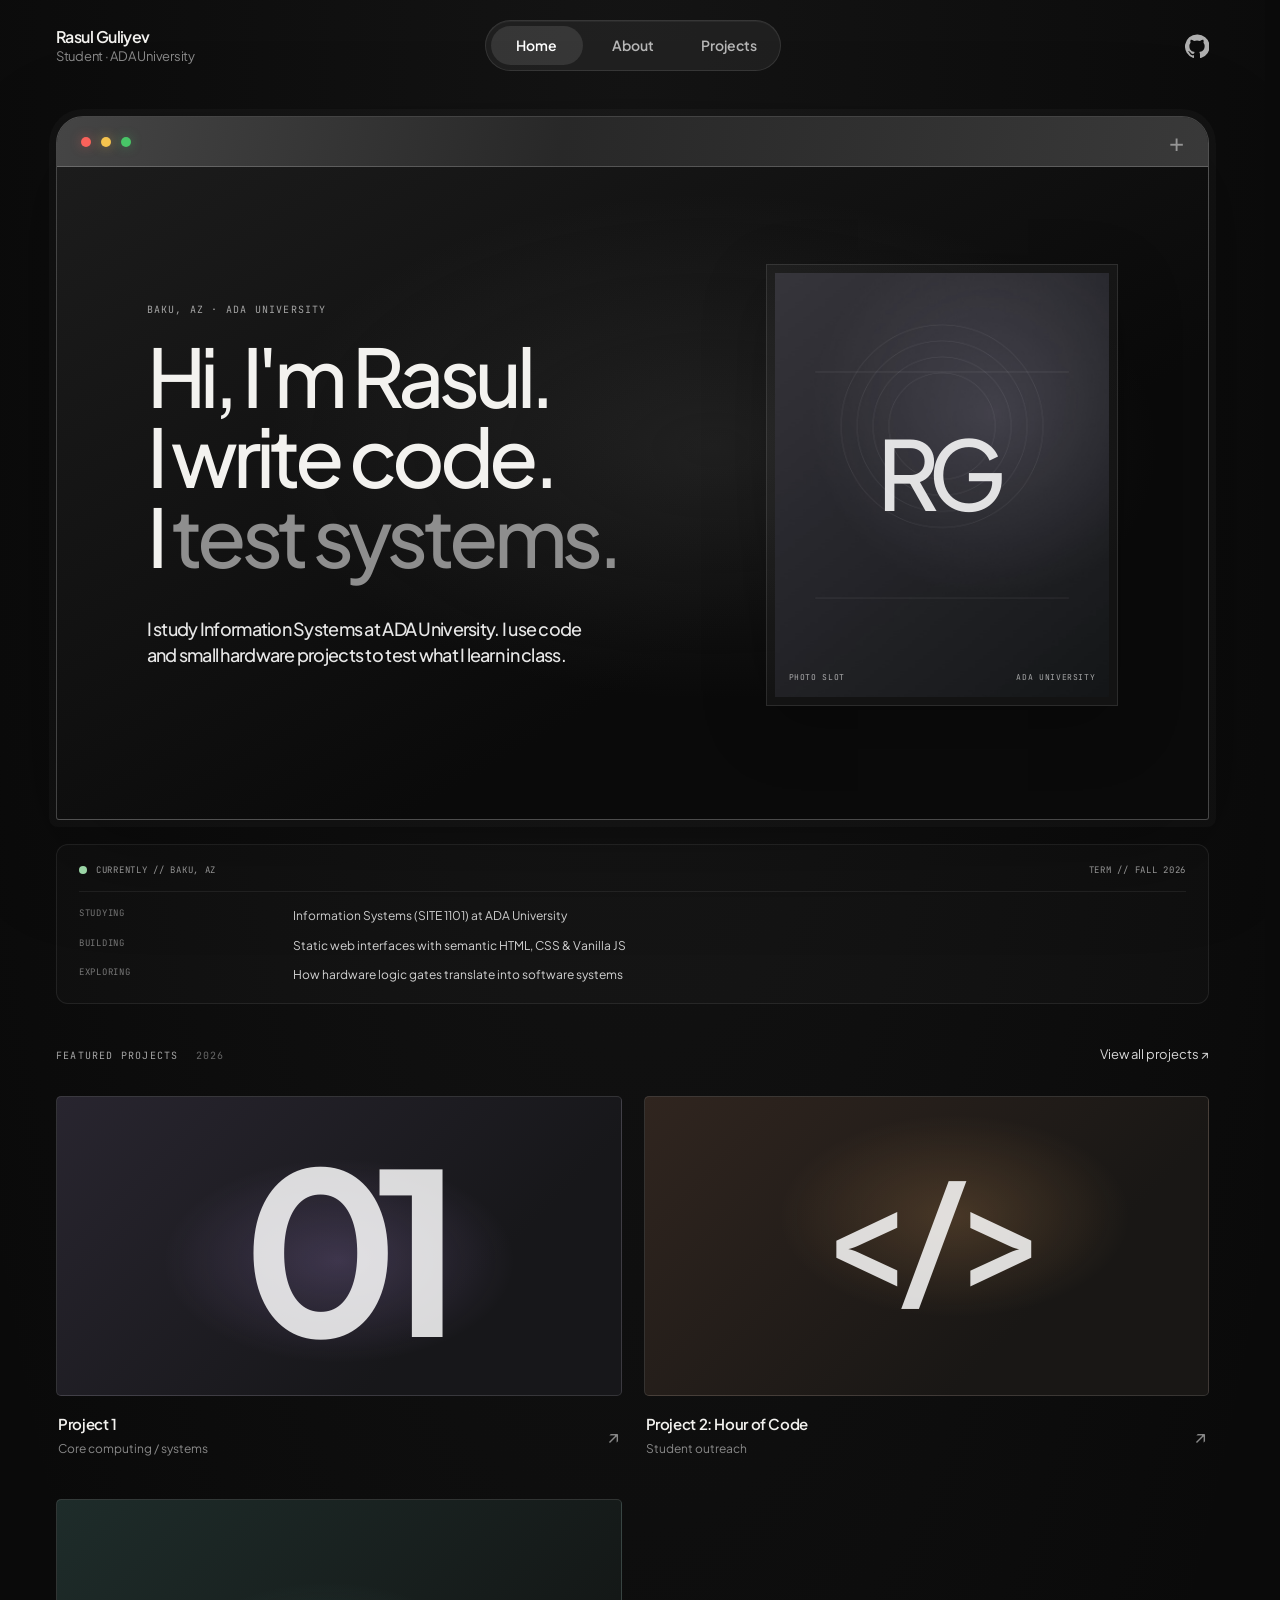
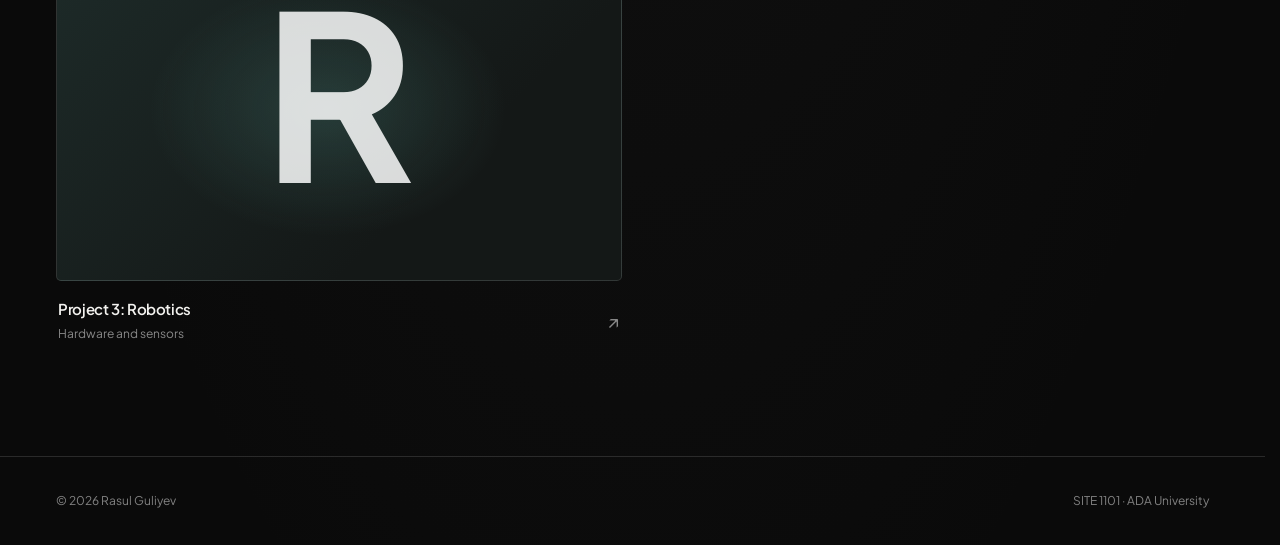
==== commit bccb3c1e: "Polish portfolio copy and project logs Co-authored-by: Copilot <223556219+Copilot@users.noreply.gith" ====
--- a/index.html
+++ b/index.html
@@ -7,8 +7,8 @@
   <link rel="preconnect" href="https://fonts.googleapis.com">
   <link rel="preconnect" href="https://fonts.gstatic.com" crossorigin>
   <link href="https://fonts.googleapis.com/css2?family=JetBrains+Mono:wght@400;500&family=Plus+Jakarta+Sans:wght@400;500;600;700&display=swap" rel="stylesheet">
-  <link rel="stylesheet" href="css/style.css">
-  <script src="js/script.js" defer></script>
+  <link rel="stylesheet" href="css/style.css?v=20261121">
+  <script src="js/script.js?v=20261121" defer></script>
 </head>
 <body class="home-page">
 
@@ -24,8 +24,10 @@
       <a class="nav-link" href="projects.html#projects-intro">Projects</a>
     </nav>
     <div class="header-links">
-      <a class="github-link" href="https://github.com/Raasull/rguliyev" aria-label="GitHub repository" target="_blank" rel="noopener noreferrer">
-        <img src="assets/images/github.svg" alt="">
+      <a class="github-link" href="https://github.com/Raasull/Personal-Website" aria-label="GitHub repository" target="_blank" rel="noopener noreferrer">
+        <svg class="github-icon" viewBox="0 0 24 24" aria-hidden="true" focusable="false">
+          <path d="M12 .5a12 12 0 0 0-3.79 23.39c.6.11.82-.26.82-.58v-2.03c-3.34.73-4.04-1.42-4.04-1.42-.55-1.39-1.33-1.76-1.33-1.76-1.09-.75.08-.73.08-.73 1.2.08 1.84 1.23 1.84 1.23 1.07 1.84 2.81 1.31 3.49 1 .11-.78.42-1.31.76-1.61-2.67-.3-5.47-1.33-5.47-5.92 0-1.31.47-2.38 1.23-3.22-.12-.3-.54-1.52.12-3.17 0 0 1.01-.32 3.3 1.23a11.5 11.5 0 0 1 6 0c2.29-1.55 3.29-1.23 3.29-1.23.66 1.65.24 2.87.12 3.17.77.84 1.23 1.91 1.23 3.22 0 4.6-2.8 5.62-5.48 5.92.43.37.81 1.1.81 2.21v3.28c0 .32.22.69.83.57A12 12 0 0 0 12 .5Z"/>
+        </svg>
       </a>
     </div>
   </header>
@@ -41,17 +43,38 @@
       <div class="hero-content">
         <div class="hero-copy">
           <div class="hero-title-wrap">
-            <p class="eyebrow">Personal portfolio · 2026</p>
-            <h1>Hi, I'm Rasul.<br>I <span>build, learn</span><br>&amp; explore.</h1>
+            <p class="eyebrow">Baku, AZ · ADA University</p>
+            <h1>Hi, I'm Rasul.<br>I write code.<br>I <span>test systems.</span></h1>
           </div>
-          <p class="hero-summary">Student at ADA University.<br>Learning through code, robotics, and hands-on projects.</p>
+          <p class="hero-summary">I study Information Systems at ADA University. I use code and small hardware projects to test what I learn in class.</p>
         </div>
         <figure class="profile-frame" data-reveal>
-          <img class="profile-photo" src="assets/images/profile.jpg" alt="Abstract placeholder artwork for a profile portrait" width="720" height="900">
+          <img class="profile-photo" src="assets/images/profile.jpg" alt="Abstract placeholder portrait for Rasul Guliyev" width="720" height="900">
           <span class="profile-monogram" aria-hidden="true">RG</span>
-          <figcaption><span>PROFILE IMAGE SLOT</span><span>ADA UNIVERSITY</span></figcaption>
+          <figcaption><span>PHOTO SLOT</span><span>ADA UNIVERSITY</span></figcaption>
         </figure>
       </div>
+    </section>
+
+    <section class="status-card" aria-label="Current status">
+      <div class="status-card-header">
+        <p><span class="status-dot" aria-hidden="true"></span>CURRENTLY // BAKU, AZ</p>
+        <p>TERM // FALL 2026</p>
+      </div>
+      <dl class="status-rows">
+        <div class="status-row">
+          <dt>STUDYING</dt>
+          <dd>Information Systems (SITE 1101) at ADA University</dd>
+        </div>
+        <div class="status-row">
+          <dt>BUILDING</dt>
+          <dd>Static web interfaces with semantic HTML, CSS &amp; Vanilla JS</dd>
+        </div>
+        <div class="status-row">
+          <dt>EXPLORING</dt>
+          <dd>How hardware logic gates translate into software systems</dd>
+        </div>
+      </dl>
     </section>
 
     <section id="featured-projects" class="work-section" data-reveal>
@@ -62,15 +85,15 @@
       <div class="work-list">
         <a class="work-card work-one" href="project-1.html" data-reveal>
           <span class="work-image" aria-hidden="true"><span class="work-art art-one">01</span></span>
-          <span class="work-caption"><span><strong>Project 1</strong><small>Course project</small></span><span class="work-arrow" aria-hidden="true">↗</span></span>
+          <span class="work-caption"><span><strong>Project 1</strong><small>Core computing / systems</small></span><span class="work-arrow" aria-hidden="true">↗</span></span>
         </a>
         <a class="work-card work-two" href="project-2.html" data-reveal>
           <span class="work-image" aria-hidden="true"><span class="work-art art-two">&lt;/&gt;</span></span>
-          <span class="work-caption"><span><strong>Project 2: Hour of Code</strong><small>Coding activity</small></span><span class="work-arrow" aria-hidden="true">↗</span></span>
+          <span class="work-caption"><span><strong>Project 2: Hour of Code</strong><small>Student outreach</small></span><span class="work-arrow" aria-hidden="true">↗</span></span>
         </a>
         <a class="work-card work-three" href="project-3.html" data-reveal>
           <span class="work-image" aria-hidden="true"><span class="work-art art-three">R</span></span>
-          <span class="work-caption"><span><strong>Project 3: Robotics</strong><small>Robotics project</small></span><span class="work-arrow" aria-hidden="true">↗</span></span>
+          <span class="work-caption"><span><strong>Project 3: Robotics</strong><small>Hardware and sensors</small></span><span class="work-arrow" aria-hidden="true">↗</span></span>
         </a>
       </div>
     </section>
--- a/css/style.css
+++ b/css/style.css
@@ -1,6 +1,6 @@
 :root {
   color-scheme: dark;
-  --background: #101010;
+  --background: #0a0a0a;
   --surface: #151515;
   --surface-raised: #1b1b1b;
   --text: #f3f2ef;
@@ -72,7 +72,7 @@
 
 .site-header.is-scrolled {
   border-bottom-color: var(--line);
-  background: rgba(16, 16, 16, 0.82);
+  background: rgba(10, 10, 10, 0.82);
   backdrop-filter: blur(16px);
   box-shadow: 0 8px 24px rgba(0, 0, 0, 0.12);
 }
@@ -209,15 +209,16 @@
   padding: 0;
 }
 
-.github-link img {
+.github-icon {
   display: block;
   width: 24px;
   height: 24px;
+  fill: currentColor;
   opacity: 0.78;
   transition: opacity 0.3s ease;
 }
 
-.github-link:hover img {
+.github-link:hover .github-icon {
   opacity: 1;
 }
 
@@ -238,7 +239,7 @@
   border-radius: 27px 27px 3px 3px;
   background:
     radial-gradient(ellipse at 57% 47%, rgba(80, 80, 80, 0.27), transparent 48%),
-    linear-gradient(150deg, #1d1d1d, #101010 66%);
+    linear-gradient(150deg, #1d1d1d, #0a0a0a 66%);
   box-shadow:
     0 0 0 7px rgba(255, 255, 255, 0.025),
     0 30px 100px rgba(0, 0, 0, 0.3),
@@ -325,7 +326,7 @@
 
 .hero-content h1 {
   margin-bottom: 40px;
-  font-size: clamp(52px, 7.8vw, 108px);
+  font-size: clamp(52px, 6.3vw, 92px);
   font-weight: 500;
   line-height: 0.99;
 }
@@ -353,7 +354,7 @@
   margin: 0;
   padding: 8px;
   overflow: hidden;
-  border: 1px solid rgba(255, 255, 255, 0.2);
+  border: 1px solid rgba(255, 255, 255, 0.1);
   background: rgba(255, 255, 255, 0.035);
   box-shadow: 0 20px 60px rgba(0, 0, 0, 0.22);
 }
@@ -362,8 +363,13 @@
   display: block;
   width: 100%;
   height: 100%;
-  border: 1px solid rgba(255, 255, 255, 0.11);
+  filter: grayscale(0.55);
   object-fit: cover;
+  transition: filter 420ms ease;
+}
+
+.profile-frame:hover .profile-photo {
+  filter: grayscale(0);
 }
 
 .profile-monogram {
@@ -391,6 +397,81 @@
   letter-spacing: 0.08em;
 }
 
+.status-card {
+  margin-top: 24px;
+  padding: 18px 22px;
+  border: 1px solid rgba(255, 255, 255, 0.08);
+  border-radius: 12px;
+  background: rgba(255, 255, 255, 0.02);
+}
+
+.status-card-header {
+  display: flex;
+  align-items: center;
+  justify-content: space-between;
+  gap: 12px;
+  padding-bottom: 13px;
+  border-bottom: 1px solid rgba(255, 255, 255, 0.07);
+}
+
+.status-card-header p {
+  display: flex;
+  align-items: center;
+  gap: 9px;
+  margin: 0;
+  color: #a4a4a4;
+  font-family: "JetBrains Mono", monospace;
+  font-size: 9px;
+  letter-spacing: 0.08em;
+}
+
+.status-dot {
+  width: 8px;
+  height: 8px;
+  flex: 0 0 8px;
+  border-radius: 50%;
+  background: #a7e6b3;
+  box-shadow: 0 0 0 0 rgba(167, 230, 179, 0.38);
+  animation: status-pulse 2.4s ease-out infinite;
+}
+
+@keyframes status-pulse {
+  0% {
+    box-shadow: 0 0 0 0 rgba(167, 230, 179, 0.38);
+  }
+  70% {
+    box-shadow: 0 0 0 6px rgba(167, 230, 179, 0);
+  }
+  100% {
+    box-shadow: 0 0 0 0 rgba(167, 230, 179, 0);
+  }
+}
+
+.status-rows {
+  display: grid;
+  gap: 10px;
+  margin: 14px 0 0;
+}
+
+.status-row {
+  display: grid;
+  grid-template-columns: minmax(96px, 0.22fr) minmax(0, 1fr);
+  gap: 18px;
+}
+
+.status-row dt {
+  color: #777;
+  font-family: "JetBrains Mono", monospace;
+  font-size: 9px;
+  letter-spacing: 0.08em;
+}
+
+.status-row dd {
+  margin: 0;
+  color: #d3d3d3;
+  font-size: 12px;
+}
+
 .work-section {
   padding: clamp(28px, 3.5vw, 40px) 0 112px;
 }
@@ -795,139 +876,245 @@
   font-size: 12px;
 }
 
-.curiosity-quest {
+.interactive-log {
   margin-top: 104px;
   padding: clamp(24px, 5vw, 48px);
   border: 1px solid var(--line);
-  border-radius: 6px;
+  border-radius: 12px;
   background: linear-gradient(145deg, rgba(255, 255, 255, 0.035), transparent 70%);
 }
 
 .quest-heading {
-  max-width: 590px;
+  margin-bottom: 32px;
 }
 
 .quest-heading h2 {
-  margin: 0 0 12px;
+  margin: 0;
   font-size: clamp(25px, 3.8vw, 36px);
   font-weight: 500;
   line-height: 1.12;
 }
 
-.quest-heading > p:last-child {
+.quest-dashboard {
+  display: flex;
+  align-items: flex-end;
+  justify-content: space-between;
+  gap: 24px;
+  margin-bottom: 18px;
+}
+
+.quest-rank .eyebrow {
+  margin: 0 0 5px;
+  color: #818181;
+  font-size: 10px;
+}
+
+.quest-rank-title,
+.quest-xp,
+.quest-percent {
   margin: 0;
+  font-family: "JetBrains Mono", monospace;
+  font-size: 11px;
+  letter-spacing: 0.035em;
+}
+
+.quest-rank-title {
+  color: #ededed;
+}
+
+.quest-stats {
+  display: flex;
+  align-items: center;
+  gap: 14px;
+}
+
+.quest-xp,
+.quest-percent {
+  color: #aaa;
+  white-space: nowrap;
+}
+
+.quest-action {
+  padding: 0;
+  border: 0;
+  background: none;
+  color: #929292;
+  cursor: pointer;
+  font: inherit;
+  font-size: 11px;
+  white-space: nowrap;
+  transition: color 180ms ease;
+}
+
+.quest-action:hover,
+.quest-action:focus-visible {
+  color: #fff;
+}
+
+.quest-action:focus-visible,
+.quest-trigger:focus-visible {
+  outline: 2px solid rgba(255, 255, 255, 0.75);
+  outline-offset: 4px;
+}
+
+.quest-progress {
+  height: 6px;
+  margin-bottom: 22px;
+  overflow: hidden;
+  border-radius: 999px;
+  background: rgba(255, 255, 255, 0.08);
+}
+
+.quest-progress-fill {
+  display: block;
+  width: 0;
+  height: 100%;
+  border-radius: inherit;
+  background: #fff;
+  transition: width 0.5s cubic-bezier(0.25, 0.46, 0.45, 0.94), box-shadow 0.3s ease;
+}
+
+.quest-progress-fill.is-complete {
+  box-shadow: 0 0 12px rgba(255, 255, 255, 0.45);
+}
+
+.quest-list {
+  display: grid;
+  gap: 10px;
+}
+
+.quest-card {
+  min-width: 0;
+  padding: 16px 18px;
+  border: 1px solid rgba(255, 255, 255, 0.08);
+  border-radius: 12px;
+  background: rgba(255, 255, 255, 0.02);
+  cursor: pointer;
+  transition: all 0.3s cubic-bezier(0.25, 0.46, 0.45, 0.94);
+}
+
+.quest-card:hover {
+  transform: translateY(-2px);
+  border-color: rgba(255, 255, 255, 0.22);
+}
+
+.quest-card.completed {
+  border-color: rgba(255, 255, 255, 0.16);
+  background: rgba(255, 255, 255, 0.035);
+}
+
+.quest-trigger {
+  width: 100%;
+  display: grid;
+  grid-template-columns: 20px minmax(0, 1fr) auto;
+  align-items: center;
+  gap: 14px;
+  padding: 0;
+  border: 0;
+  background: none;
+  color: inherit;
+  cursor: pointer;
+  text-align: left;
+}
+
+.quest-check {
+  width: 20px;
+  height: 20px;
+  display: grid;
+  place-items: center;
+  border: 1px solid rgba(255, 255, 255, 0.28);
+  border-radius: 50%;
+  transition: background-color 200ms ease, border-color 200ms ease;
+}
+
+.quest-check svg {
+  width: 12px;
+  height: 12px;
+  fill: none;
+  stroke: #101010;
+  stroke-linecap: round;
+  stroke-linejoin: round;
+  stroke-width: 1.5px;
+  opacity: 0;
+  transition: opacity 160ms ease;
+}
+
+.quest-card.completed .quest-check {
+  border-color: #fff;
+  background: #fff;
+}
+
+.quest-card.completed .quest-check svg {
+  opacity: 1;
+}
+
+.quest-copy {
+  min-width: 0;
+  display: grid;
+  gap: 5px;
+}
+
+.quest-meta {
+  display: flex;
+  flex-wrap: wrap;
+  gap: 10px;
+  color: #838383;
+  font-family: "JetBrains Mono", monospace;
+  font-size: 9px;
+  letter-spacing: 0.07em;
+}
+
+.quest-title {
+  color: #e8e8e8;
+  font-size: 13px;
+  font-weight: 500;
+  line-height: 1.5;
+}
+
+.quest-reward {
+  color: #aaa;
+  font-family: "JetBrains Mono", monospace;
+  font-size: 10px;
+  white-space: nowrap;
+}
+
+.quest-card.completed .quest-reward {
+  color: #fff;
+}
+
+.quest-note {
+  max-height: 0;
+  margin: 0 0 0 34px;
+  overflow: hidden;
   color: #9a9a9a;
-  font-size: 14px;
-}
-
-.quest-progress {
-  display: grid;
-  grid-template-columns: 1fr minmax(100px, 180px);
-  align-items: center;
-  gap: 20px;
-  margin: 30px 0 12px;
-}
-
-.quest-progress p {
+  font-size: 12px;
+  line-height: 1.7;
+  opacity: 0;
+  transition: max-height 0.35s ease, opacity 0.25s ease, margin-top 0.35s ease;
+}
+
+.quest-card.completed .quest-note {
+  max-height: 200px;
+  margin-top: 12px;
+  opacity: 1;
+}
+
+.quest-complete {
+  max-height: 0;
   margin: 0;
-  color: #aaa;
-  font-size: 11px;
-}
-
-.quest-progress progress {
-  width: 100%;
-  height: 4px;
   overflow: hidden;
-  border: 0;
-  border-radius: 999px;
-  background: rgba(255, 255, 255, 0.12);
-  accent-color: var(--accent);
-}
-
-.quest-progress progress::-webkit-progress-bar {
-  border-radius: 999px;
-  background: rgba(255, 255, 255, 0.12);
-}
-
-.quest-progress progress::-webkit-progress-value {
-  border-radius: 999px;
-  background: var(--accent);
-  transition: width 240ms ease;
-}
-
-.quest-progress progress::-moz-progress-bar {
-  border-radius: 999px;
-  background: var(--accent);
-}
-
-.quest-item {
-  border-top: 1px solid var(--line);
-}
-
-.quest-item:last-child {
-  border-bottom: 1px solid var(--line);
-}
-
-.quest-item summary {
-  display: grid;
-  grid-template-columns: 42px 1fr 24px;
-  align-items: center;
-  gap: 10px;
-  padding: 16px 0;
-  color: #dedede;
-  cursor: pointer;
-  font-size: 13px;
-  font-weight: 600;
-  list-style: none;
-  transition: color 180ms ease, transform 180ms ease;
-}
-
-.quest-item summary:hover {
-  color: #fff;
-  transform: translate3d(2px, 0, 0);
-}
-
-.quest-item summary::-webkit-details-marker {
-  display: none;
-}
-
-.quest-item summary:focus-visible {
-  outline: 2px solid var(--accent);
-  outline-offset: 4px;
-}
-
-.quest-index {
-  color: #777;
-  font-family: "JetBrains Mono", monospace;
-  font-size: 11px;
-  font-variant-numeric: tabular-nums;
-}
-
-.quest-toggle {
-  color: var(--accent);
-  font-size: 18px;
-  text-align: right;
-}
-
-.quest-toggle::before {
-  content: "+";
-}
-
-.quest-item[open] .quest-toggle::before {
-  content: "−";
-}
-
-.quest-item > p {
-  max-width: 560px;
-  margin: -3px 42px 17px;
-  color: #999;
-  font-size: 12px;
-}
-
-.quest-complete {
-  margin: 18px 0 0;
-  color: var(--accent);
-  font-size: 12px;
+  color: #e8e8e8;
+  font-family: "JetBrains Mono", monospace;
+  font-size: 10px;
+  letter-spacing: 0.06em;
+  opacity: 0;
+  transition: max-height 0.35s ease, opacity 0.35s ease, margin-top 0.35s ease;
+}
+
+.quest-complete.is-visible {
+  max-height: 60px;
+  margin-top: 20px;
+  opacity: 1;
 }
 
 .project-detail-shell {
@@ -964,7 +1151,7 @@
 .detail-metadata {
   display: flex;
   flex-wrap: wrap;
-  gap: 8px 20px;
+  gap: 8px 0;
   color: #929292;
   font-family: "JetBrains Mono", monospace;
   font-size: 10px;
@@ -972,49 +1159,83 @@
   text-transform: uppercase;
 }
 
-.detail-visual {
-  min-height: clamp(260px, 44vw, 480px);
-  margin-bottom: 70px;
-}
-
-.detail-visual .visual-mark {
-  font-size: clamp(120px, 24vw, 290px);
-}
-
-.detail-visual .code-mark {
-  font-size: clamp(90px, 17vw, 190px);
-}
-
-.detail-visual .robot-mark {
-  font-size: clamp(140px, 26vw, 310px);
-}
-
-.project-detail-layout {
+.detail-metadata span {
+  overflow-wrap: anywhere;
+}
+
+.detail-metadata span + span::before {
+  padding: 0 12px;
+  color: #555;
+  content: "·";
+}
+
+.engineering-log {
   display: grid;
-  grid-template-columns: minmax(0, 1.45fr) minmax(220px, 0.55fr);
-  gap: clamp(40px, 8vw, 110px);
-}
-
-.detail-section {
-  padding: 24px 0;
+  gap: 36px;
+}
+
+.log-sections {
+  display: grid;
+  grid-template-columns: repeat(3, minmax(0, 1fr));
+  gap: clamp(18px, 3vw, 38px);
+}
+
+.log-section {
+  min-width: 0;
+  padding-top: 17px;
   border-top: 1px solid var(--line);
 }
 
-.detail-section:last-child {
-  border-bottom: 1px solid var(--line);
-}
-
-.detail-section h2 {
-  margin: 0 0 12px;
-  font-size: 21px;
-  font-weight: 500;
-  letter-spacing: -0.045em;
-}
-
-.detail-section p {
+.log-section h2 {
+  margin: 0 0 14px;
+  color: #c6c6c6;
+  font-family: "JetBrains Mono", monospace;
+  font-size: 10px;
+  font-weight: 400;
+  letter-spacing: 0.06em;
+}
+
+.log-section p {
   margin: 0;
-  color: #a4a4a4;
+  color: #aaa;
   font-size: 13px;
+  line-height: 1.75;
+  overflow-wrap: anywhere;
+}
+
+.log-figure {
+  margin: 0;
+}
+
+.log-media {
+  aspect-ratio: 16 / 9;
+  display: grid;
+  place-items: center;
+  overflow: hidden;
+  padding: 18px;
+  border: 1px solid rgba(255, 255, 255, 0.08);
+  background: #111;
+  color: #777;
+  font-family: "JetBrains Mono", monospace;
+  font-size: 10px;
+  letter-spacing: 0.07em;
+  text-align: center;
+  overflow-wrap: anywhere;
+}
+
+.log-media img {
+  width: 100%;
+  height: 100%;
+  display: block;
+  object-fit: cover;
+}
+
+.log-figure figcaption {
+  margin-top: 10px;
+  color: #818181;
+  font-family: "JetBrains Mono", monospace;
+  font-size: 9px;
+  letter-spacing: 0.07em;
 }
 
 .detail-sidebar {
@@ -1149,9 +1370,13 @@
     min-height: 260px;
   }
 
-  .project-detail-layout {
-    grid-template-columns: minmax(0, 1fr) minmax(200px, 0.6fr);
-    gap: 36px;
+  .log-sections {
+    grid-template-columns: 1fr;
+    gap: 0;
+  }
+
+  .log-section + .log-section {
+    margin-top: 20px;
   }
 }
 
@@ -1328,18 +1553,26 @@
     font-size: clamp(44px, 12vw, 64px);
   }
 
-  .detail-visual {
-    min-height: 250px;
-    margin-bottom: 44px;
-  }
-
-  .project-detail-layout {
-    grid-template-columns: 1fr;
-    gap: 32px;
-  }
-
-  .detail-section {
-    padding: 20px 0;
+  .status-card {
+    padding: 16px;
+  }
+
+  .status-row {
+    grid-template-columns: 84px minmax(0, 1fr);
+    gap: 12px;
+  }
+
+  .status-row dd {
+    font-size: 11px;
+  }
+
+  .detail-metadata {
+    display: grid;
+    gap: 7px;
+  }
+
+  .detail-metadata span + span::before {
+    padding: 0 8px 0 0;
   }
 
   .project-meta {
@@ -1371,23 +1604,43 @@
     padding: 9px 0 26px;
   }
 
-  .curiosity-quest {
+  .interactive-log {
     margin-top: 72px;
     padding: 24px 20px;
   }
 
-  .quest-progress {
-    grid-template-columns: 1fr;
-    gap: 9px;
-    margin-top: 24px;
-  }
-
-  .quest-item summary {
-    grid-template-columns: 34px 1fr 20px;
-  }
-
-  .quest-item > p {
-    margin-left: 34px;
+  .quest-heading {
+    margin-bottom: 26px;
+  }
+
+  .quest-dashboard {
+    align-items: flex-start;
+    flex-direction: column;
+    gap: 12px;
+  }
+
+  .quest-stats {
+    width: 100%;
+    justify-content: space-between;
+    gap: 10px;
+  }
+
+  .quest-card {
+    padding: 14px;
+  }
+
+  .quest-trigger {
+    grid-template-columns: 20px minmax(0, 1fr);
+    gap: 11px;
+  }
+
+  .quest-reward {
+    grid-column: 2;
+    margin-top: -3px;
+  }
+
+  .quest-note {
+    margin-left: 31px;
   }
 }
 
@@ -1401,4 +1654,652 @@
   *::after {
     transition-duration: 0.01ms !important;
   }
-}
+
+  .status-dot {
+    animation: none;
+  }
+}
+
+.info-page {
+  background:
+    radial-gradient(ellipse at 50% 5%, rgba(87, 87, 87, 0.12), transparent 46rem),
+    #0a0a0a;
+}
+
+.info-shell .signal-intro {
+  max-width: 900px;
+  margin-right: auto;
+  margin-left: auto;
+}
+
+.info-shell .signal-intro h1 {
+  max-width: 850px;
+  font-size: clamp(48px, 8vw, 88px);
+  line-height: 1.02;
+}
+
+.info-shell .signal-intro .info-intro {
+  max-width: 570px;
+}
+
+.frequency-experience {
+  width: min(900px, 100%);
+  margin: 0 auto;
+}
+
+.receiver-console {
+  overflow: hidden;
+  border: 1px solid rgba(255, 255, 255, 0.12);
+  border-radius: 12px;
+  background:
+    linear-gradient(145deg, rgba(255, 255, 255, 0.035), transparent 62%),
+    rgba(17, 17, 17, 0.88);
+  box-shadow: 0 24px 70px rgba(0, 0, 0, 0.24), inset 0 1px 0 rgba(255, 255, 255, 0.035);
+}
+
+.receiver-header {
+  min-height: 78px;
+  display: flex;
+  align-items: center;
+  justify-content: space-between;
+  gap: 20px;
+  padding: 17px 22px;
+  border-bottom: 1px solid rgba(255, 255, 255, 0.08);
+}
+
+.receiver-identity {
+  min-width: 0;
+  display: flex;
+  align-items: center;
+  gap: 13px;
+}
+
+.receiver-mark {
+  width: 36px;
+  height: 36px;
+  display: grid;
+  flex: 0 0 36px;
+  place-items: center;
+  border: 1px solid rgba(255, 255, 255, 0.14);
+  border-radius: 50%;
+  color: #e8e8e8;
+  font-family: "JetBrains Mono", monospace;
+  font-size: 19px;
+}
+
+.receiver-kicker,
+.receiver-header h2 {
+  margin: 0;
+}
+
+.receiver-kicker {
+  color: #818181;
+  font-family: "JetBrains Mono", monospace;
+  font-size: 9px;
+  letter-spacing: 0.1em;
+}
+
+.receiver-header h2 {
+  color: #e8e8e8;
+  font-size: 14px;
+  font-weight: 500;
+  letter-spacing: -0.025em;
+}
+
+.receiver-actions {
+  display: flex;
+  align-items: center;
+  justify-content: flex-end;
+  flex-wrap: wrap;
+  gap: 8px;
+}
+
+.receiver-button {
+  min-height: 34px;
+  padding: 7px 10px;
+  border: 1px solid rgba(255, 255, 255, 0.12);
+  border-radius: 5px;
+  background: rgba(255, 255, 255, 0.025);
+  color: #aaa;
+  cursor: pointer;
+  font-family: "JetBrains Mono", monospace;
+  font-size: 9px;
+  letter-spacing: 0.025em;
+  transition: border-color 180ms ease, color 180ms ease, background-color 180ms ease;
+}
+
+.receiver-button:hover,
+.receiver-button:focus-visible {
+  border-color: rgba(255, 255, 255, 0.38);
+  color: #fff;
+}
+
+.receiver-button:focus-visible,
+.frequency-notch:focus-visible {
+  outline: 2px solid rgba(255, 255, 255, 0.78);
+  outline-offset: 3px;
+}
+
+.receiver-button[aria-pressed="true"] {
+  border-color: rgba(255, 255, 255, 0.28);
+  color: #fff;
+}
+
+.receiver-button:disabled {
+  cursor: default;
+  opacity: 0.65;
+}
+
+.receiver-readouts {
+  min-height: 62px;
+  display: flex;
+  align-items: center;
+  gap: clamp(20px, 5vw, 58px);
+  padding: 12px 22px;
+}
+
+.receiver-readout {
+  display: grid;
+  gap: 1px;
+}
+
+.readout-label,
+.receiver-state,
+.frequency-value,
+.lock-count {
+  font-family: "JetBrains Mono", monospace;
+  font-size: 10px;
+  letter-spacing: 0.045em;
+}
+
+.readout-label {
+  color: #777;
+  font-size: 8px;
+  letter-spacing: 0.12em;
+}
+
+.frequency-value {
+  color: #f3f3f3;
+  font-size: 13px;
+}
+
+.lock-count {
+  color: #c3c3c3;
+  font-size: 12px;
+}
+
+.receiver-state {
+  display: flex;
+  align-items: center;
+  gap: 8px;
+  margin-left: auto;
+  color: #929292;
+  font-size: 9px;
+  white-space: nowrap;
+}
+
+.state-light {
+  width: 6px;
+  height: 6px;
+  border-radius: 50%;
+  background: #777;
+  box-shadow: 0 0 0 3px rgba(255, 255, 255, 0.04);
+  transition: background-color 200ms ease, box-shadow 200ms ease;
+}
+
+.receiver-state.is-locked {
+  color: #eee;
+}
+
+.receiver-state.is-locked .state-light {
+  background: #e8e8e8;
+  box-shadow: 0 0 10px rgba(255, 255, 255, 0.7);
+}
+
+.receiver-progress {
+  height: 2px;
+  overflow: hidden;
+  background: rgba(255, 255, 255, 0.06);
+}
+
+.receiver-progress > span {
+  width: 0;
+  height: 100%;
+  display: block;
+  background: #e7e7e7;
+  box-shadow: 0 0 10px rgba(255, 255, 255, 0.65);
+  transition: width 420ms ease;
+}
+
+.scope-frame {
+  position: relative;
+  overflow: hidden;
+  height: 160px;
+  background:
+    linear-gradient(rgba(255, 255, 255, 0.012), rgba(255, 255, 255, 0.012)),
+    #0c0c0c;
+}
+
+.signal-scope {
+  width: 100%;
+  height: 160px;
+  display: block;
+}
+
+.scope-scale {
+  position: absolute;
+  right: 9px;
+  color: rgba(255, 255, 255, 0.23);
+  font-family: "JetBrains Mono", monospace;
+  font-size: 7px;
+  pointer-events: none;
+}
+
+.scope-scale-top {
+  top: 8px;
+}
+
+.scope-scale-bottom {
+  bottom: 8px;
+}
+
+.tuner-controls {
+  padding: 18px 22px 19px;
+  border-top: 1px solid rgba(255, 255, 255, 0.08);
+}
+
+.tuner-caption,
+.frequency-range {
+  display: flex;
+  align-items: center;
+  justify-content: space-between;
+  gap: 12px;
+}
+
+.tuner-caption {
+  margin-bottom: 7px;
+}
+
+.tuner-caption label,
+.tuner-caption > span,
+.frequency-range {
+  color: #858585;
+  font-family: "JetBrains Mono", monospace;
+  font-size: 9px;
+}
+
+.tuner-caption label {
+  color: #bcbcbc;
+  letter-spacing: 0.08em;
+}
+
+.frequency-track {
+  position: relative;
+  height: 42px;
+}
+
+.frequency-ticks {
+  position: absolute;
+  top: 17px;
+  right: 0;
+  left: 0;
+  height: 8px;
+  background: repeating-linear-gradient(to right, rgba(255, 255, 255, 0.2) 0 1px, transparent 1px 5%);
+  pointer-events: none;
+}
+
+.frequency-slider {
+  position: relative;
+  z-index: 2;
+  width: 100%;
+  height: 42px;
+  display: block;
+  margin: 0;
+  appearance: none;
+  background: transparent;
+  cursor: grab;
+  touch-action: pan-y;
+}
+
+.frequency-slider:active {
+  cursor: grabbing;
+}
+
+.frequency-slider:focus-visible {
+  outline: 2px solid rgba(255, 255, 255, 0.65);
+  outline-offset: 2px;
+  border-radius: 4px;
+}
+
+.frequency-slider::-webkit-slider-runnable-track {
+  height: 2px;
+  border-radius: 2px;
+  background: rgba(255, 255, 255, 0.2);
+}
+
+.frequency-slider::-moz-range-track {
+  height: 2px;
+  border-radius: 2px;
+  background: rgba(255, 255, 255, 0.2);
+}
+
+.frequency-slider::-webkit-slider-thumb {
+  width: 12px;
+  height: 12px;
+  margin-top: -5px;
+  appearance: none;
+  border: 2px solid #111;
+  border-radius: 50%;
+  background: #f3f3f3;
+  box-shadow: 0 0 0 1px rgba(255, 255, 255, 0.55), 0 0 12px rgba(255, 255, 255, 0.35);
+}
+
+.frequency-slider::-moz-range-thumb {
+  width: 9px;
+  height: 9px;
+  border: 2px solid #111;
+  border-radius: 50%;
+  background: #f3f3f3;
+  box-shadow: 0 0 0 1px rgba(255, 255, 255, 0.55), 0 0 12px rgba(255, 255, 255, 0.35);
+}
+
+.frequency-notches {
+  position: absolute;
+  z-index: 3;
+  inset: 3px 0 0;
+  pointer-events: none;
+}
+
+.frequency-notch {
+  position: absolute;
+  top: 0;
+  left: var(--notch-position);
+  width: 44px;
+  height: 39px;
+  padding: 0;
+  border: 0;
+  background: transparent;
+  color: #818181;
+  cursor: pointer;
+  pointer-events: auto;
+  transform: translateX(-50%);
+}
+
+.notch-pin {
+  position: absolute;
+  top: 12px;
+  left: 50%;
+  width: 5px;
+  height: 5px;
+  border: 1px solid #a6a6a6;
+  border-radius: 50%;
+  background: #171717;
+  transform: translateX(-50%);
+  transition: background-color 180ms ease, box-shadow 180ms ease;
+}
+
+.notch-label {
+  position: absolute;
+  top: 23px;
+  left: 50%;
+  color: inherit;
+  font-family: "JetBrains Mono", monospace;
+  font-size: 8px;
+  transform: translateX(-50%);
+  transition: color 180ms ease;
+}
+
+.frequency-notch:hover,
+.frequency-notch:focus-visible,
+.frequency-notch.is-active {
+  color: #eee;
+}
+
+.frequency-notch.is-locked .notch-pin {
+  border-color: #fff;
+  background: #eee;
+  box-shadow: 0 0 9px rgba(255, 255, 255, 0.8);
+}
+
+.frequency-range {
+  color: #737373;
+  font-size: 8px;
+}
+
+.profile-grid {
+  display: grid;
+  grid-template-columns: repeat(2, minmax(0, 1fr));
+  gap: 13px;
+  margin-top: 18px;
+}
+
+.profile-card {
+  position: relative;
+  min-width: 0;
+  min-height: 205px;
+  overflow: hidden;
+  padding: 19px 20px 20px;
+  border: 1px solid rgba(255, 255, 255, 0.1);
+  border-radius: 8px;
+  background: linear-gradient(135deg, rgba(255, 255, 255, 0.028), transparent 74%);
+  transition: border-color 240ms ease, background-color 240ms ease, box-shadow 240ms ease;
+}
+
+.profile-card.is-decrypted {
+  border-color: rgba(255, 255, 255, 0.2);
+  background-color: rgba(255, 255, 255, 0.018);
+}
+
+.profile-card.is-newly-unlocked {
+  animation: frequency-unlock-flash 680ms ease-out;
+}
+
+@keyframes frequency-unlock-flash {
+  0% {
+    border-color: rgba(255, 255, 255, 0.9);
+    box-shadow: 0 0 30px rgba(255, 255, 255, 0.16);
+  }
+  100% {
+    border-color: rgba(255, 255, 255, 0.2);
+    box-shadow: 0 0 0 rgba(255, 255, 255, 0);
+  }
+}
+
+.profile-card-header {
+  position: relative;
+  z-index: 1;
+  display: flex;
+  align-items: flex-start;
+  justify-content: space-between;
+  gap: 10px;
+  color: #8b8b8b;
+  font-family: "JetBrains Mono", monospace;
+  font-size: 8px;
+  letter-spacing: 0.045em;
+  line-height: 1.5;
+}
+
+.profile-card-header span:last-child {
+  flex: 0 0 auto;
+  color: #b0b0b0;
+}
+
+.profile-card-content {
+  margin-top: 22px;
+  filter: blur(6px);
+  opacity: 0.45;
+  transition: filter 520ms ease, opacity 520ms ease;
+}
+
+.profile-card-content h2 {
+  margin: 0 0 8px;
+  color: #ededed;
+  font-size: clamp(16px, 2vw, 20px);
+  font-weight: 500;
+  letter-spacing: -0.045em;
+  line-height: 1.3;
+}
+
+.profile-card-content p {
+  max-width: 390px;
+  margin: 0;
+  color: #a0a0a0;
+  font-size: 11px;
+  line-height: 1.75;
+}
+
+.profile-card.is-decrypted .profile-card-content {
+  filter: blur(0);
+  opacity: 1;
+}
+
+.decrypt-badge {
+  position: absolute;
+  top: 50%;
+  left: 50%;
+  z-index: 2;
+  width: max-content;
+  max-width: calc(100% - 24px);
+  margin: 0;
+  padding: 7px 9px;
+  border: 1px solid rgba(255, 255, 255, 0.12);
+  border-radius: 3px;
+  background: rgba(12, 12, 12, 0.9);
+  color: #b9b9b9;
+  font-family: "JetBrains Mono", monospace;
+  font-size: 8px;
+  letter-spacing: 0.035em;
+  text-align: center;
+  transform: translate(-50%, -50%);
+  transition: opacity 240ms ease, visibility 240ms ease;
+}
+
+.profile-card.is-decrypted .decrypt-badge {
+  visibility: hidden;
+  opacity: 0;
+}
+
+.frequency-complete {
+  display: flex;
+  align-items: center;
+  justify-content: space-between;
+  gap: 18px;
+  margin-top: 15px;
+  padding: 14px 17px;
+  border: 1px solid rgba(255, 255, 255, 0.14);
+  border-radius: 6px;
+  color: #dedede;
+  font-family: "JetBrains Mono", monospace;
+  font-size: 9px;
+  letter-spacing: 0.05em;
+  opacity: 0;
+  transform: translateY(5px);
+  transition: opacity 300ms ease, transform 300ms ease;
+}
+
+.frequency-complete.is-visible {
+  opacity: 1;
+  transform: translateY(0);
+}
+
+.frequency-complete[aria-hidden="true"] {
+  visibility: hidden;
+}
+
+.frequency-complete a {
+  color: #aaa;
+  font-family: "Plus Jakarta Sans", sans-serif;
+  font-size: 11px;
+  letter-spacing: 0;
+  text-decoration: none;
+  white-space: nowrap;
+}
+
+.frequency-complete a:hover,
+.frequency-complete a:focus-visible {
+  color: #fff;
+}
+
+@media (max-width: 760px) {
+  .info-shell .signal-intro {
+    margin-bottom: 48px;
+  }
+
+  .receiver-header {
+    align-items: flex-start;
+    flex-direction: column;
+  }
+
+  .receiver-actions {
+    width: 100%;
+    justify-content: flex-start;
+  }
+
+  .profile-grid {
+    grid-template-columns: 1fr;
+  }
+}
+
+@media (max-width: 540px) {
+  .info-shell .signal-intro h1 {
+    font-size: clamp(43px, 12vw, 60px);
+  }
+
+  .receiver-header {
+    padding: 16px;
+  }
+
+  .receiver-button {
+    min-height: 40px;
+    font-size: 8px;
+  }
+
+  .receiver-readouts {
+    flex-wrap: wrap;
+    gap: 12px 20px;
+    padding: 12px 16px;
+  }
+
+  .receiver-state {
+    width: 100%;
+    margin-left: 0;
+  }
+
+  .tuner-controls {
+    padding: 16px;
+  }
+
+  .tuner-caption {
+    align-items: flex-start;
+    flex-direction: column;
+    gap: 3px;
+  }
+
+  .frequency-notch {
+    width: 38px;
+  }
+
+  .profile-card {
+    min-height: 190px;
+    padding: 17px;
+  }
+
+  .profile-card-header {
+    font-size: 7px;
+  }
+
+  .profile-card-content p {
+    font-size: 12px;
+  }
+
+  .frequency-complete {
+    align-items: flex-start;
+    flex-direction: column;
+  }
+}
+
+@media (prefers-reduced-motion: reduce) {
+  .profile-card.is-newly-unlocked {
+    animation: none;
+  }
+}
